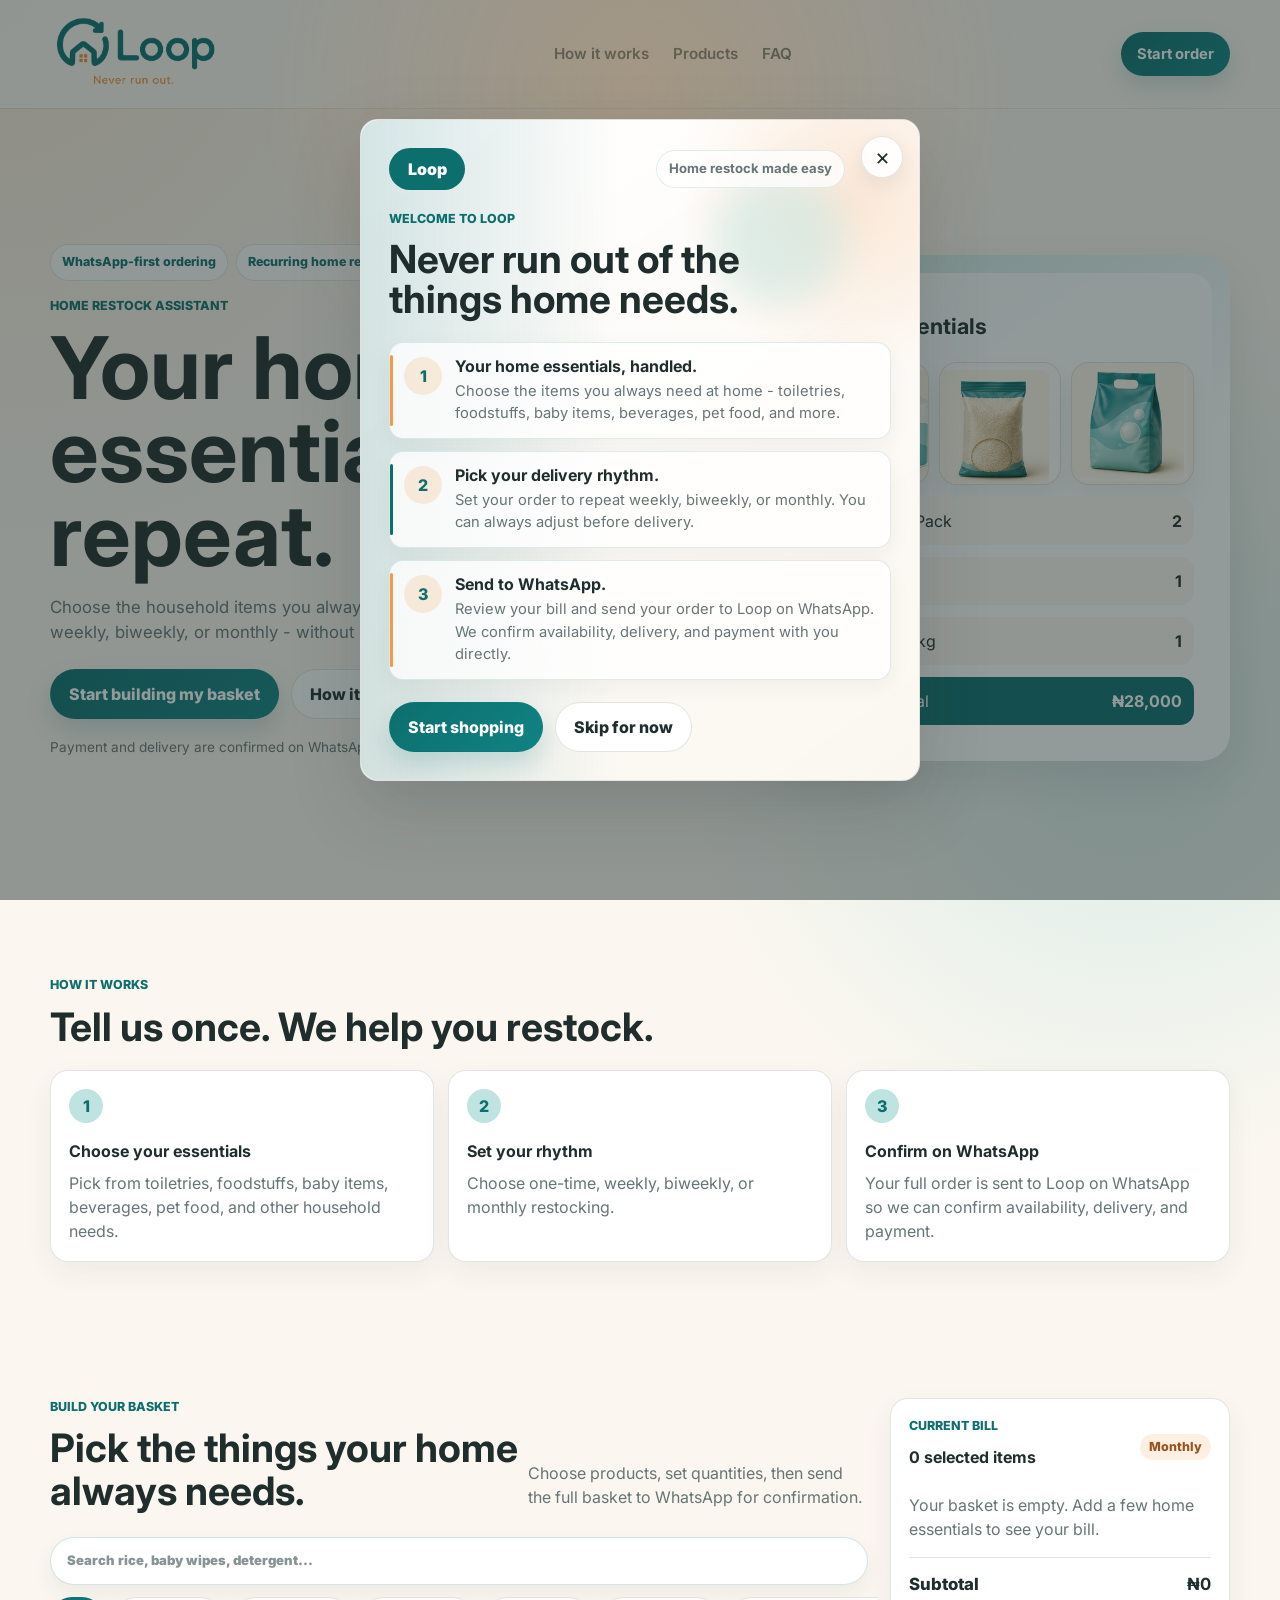
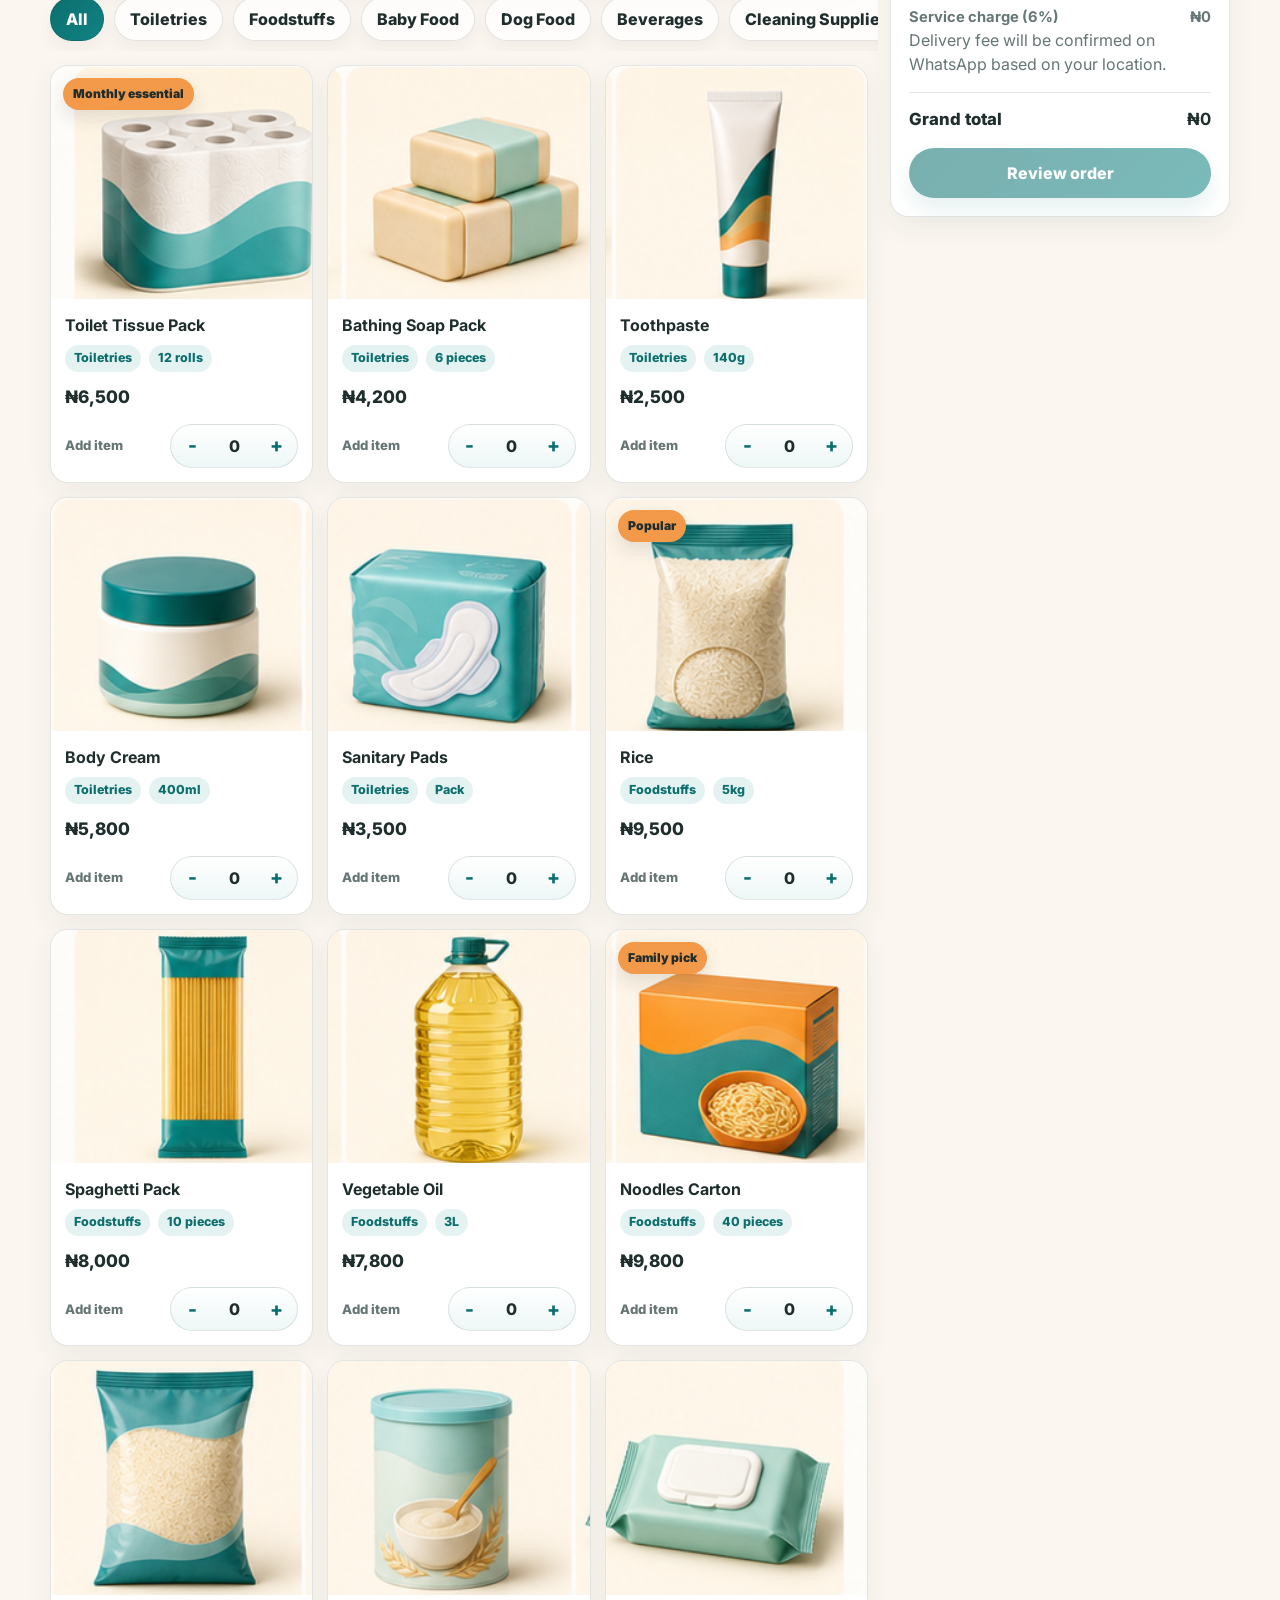
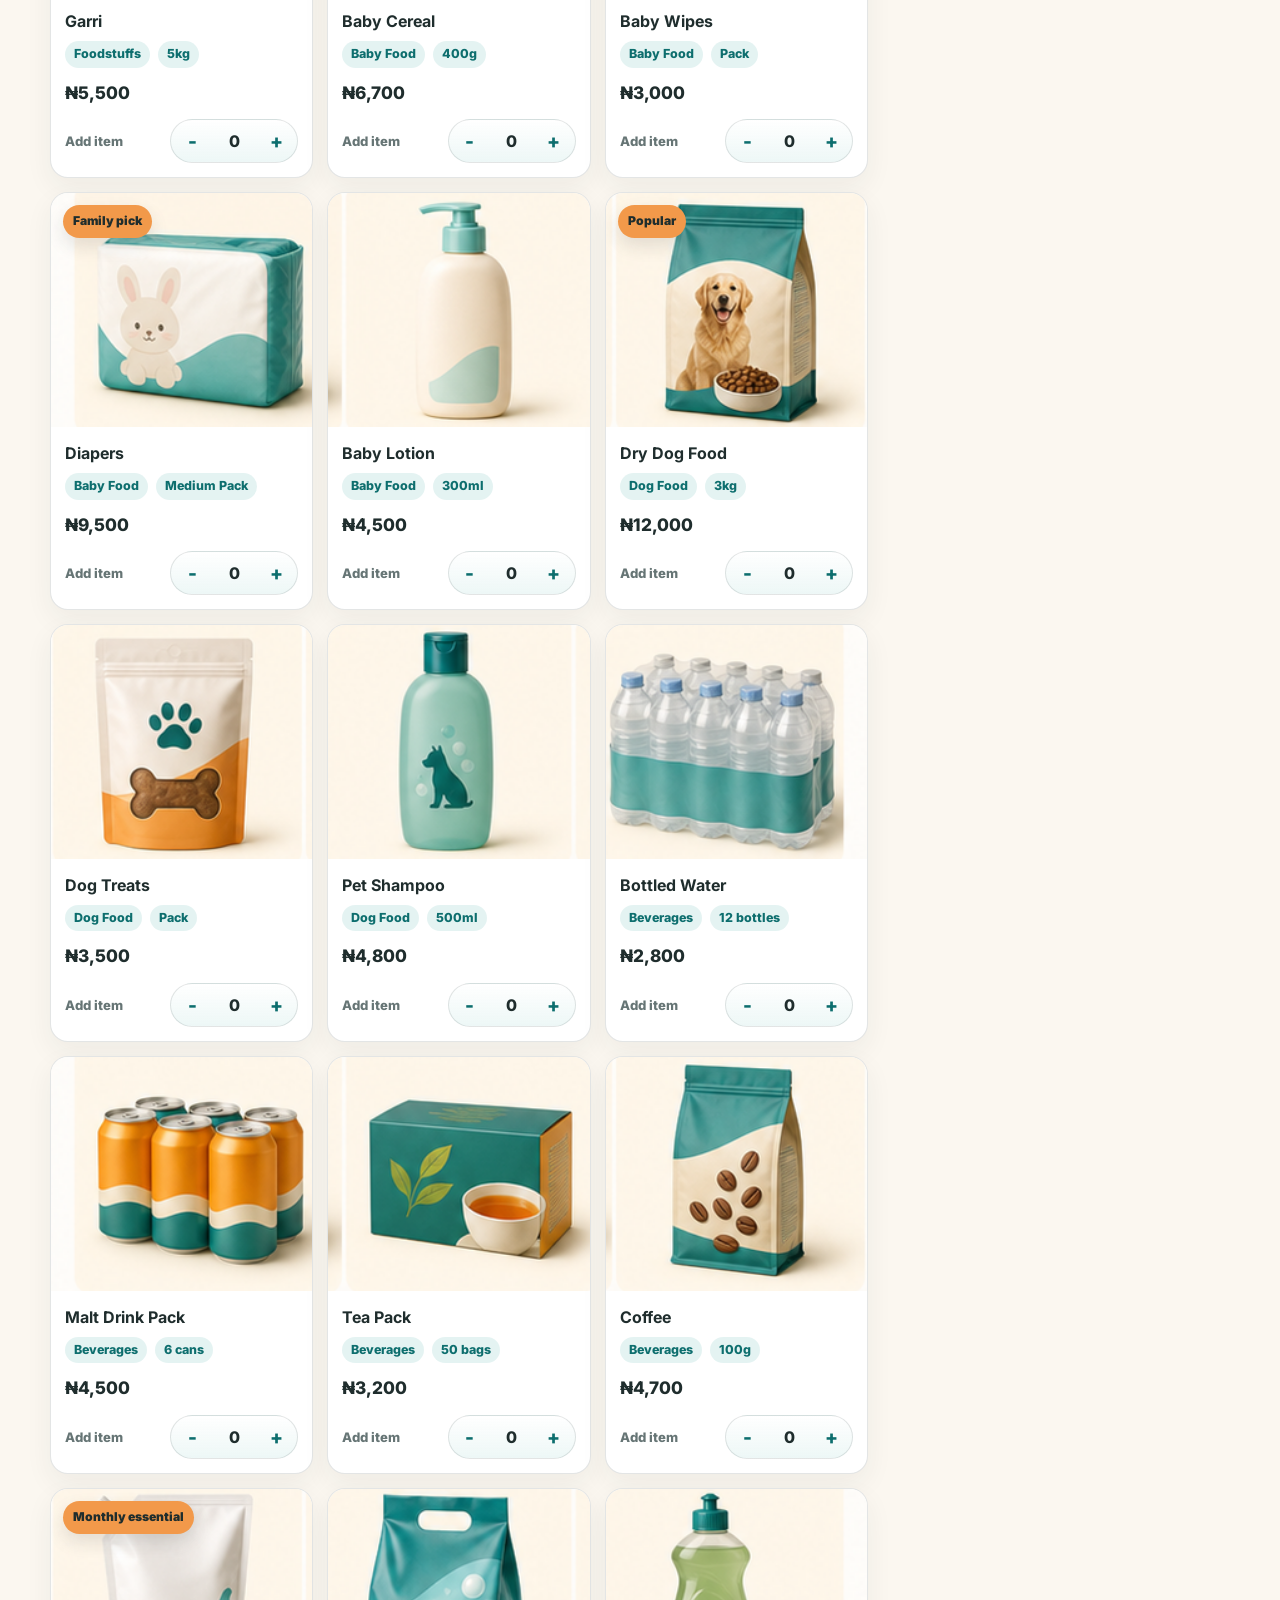
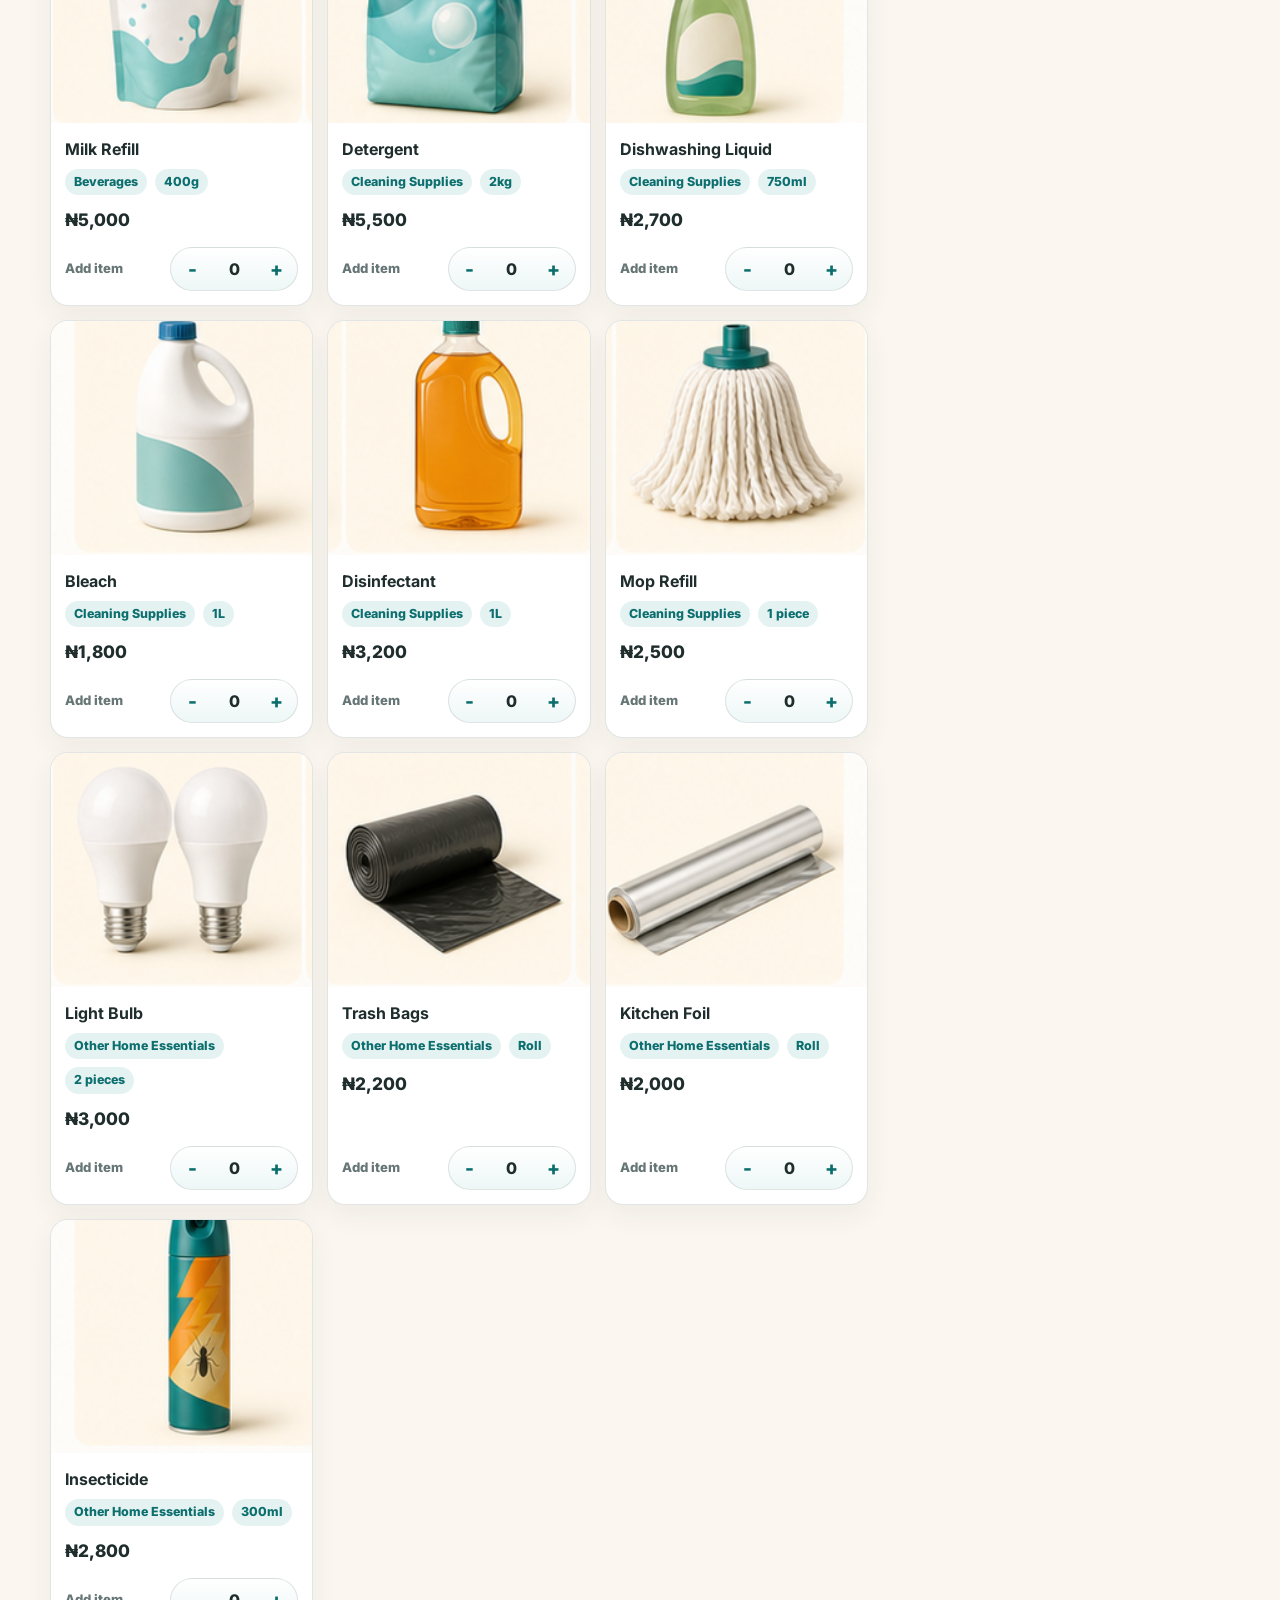
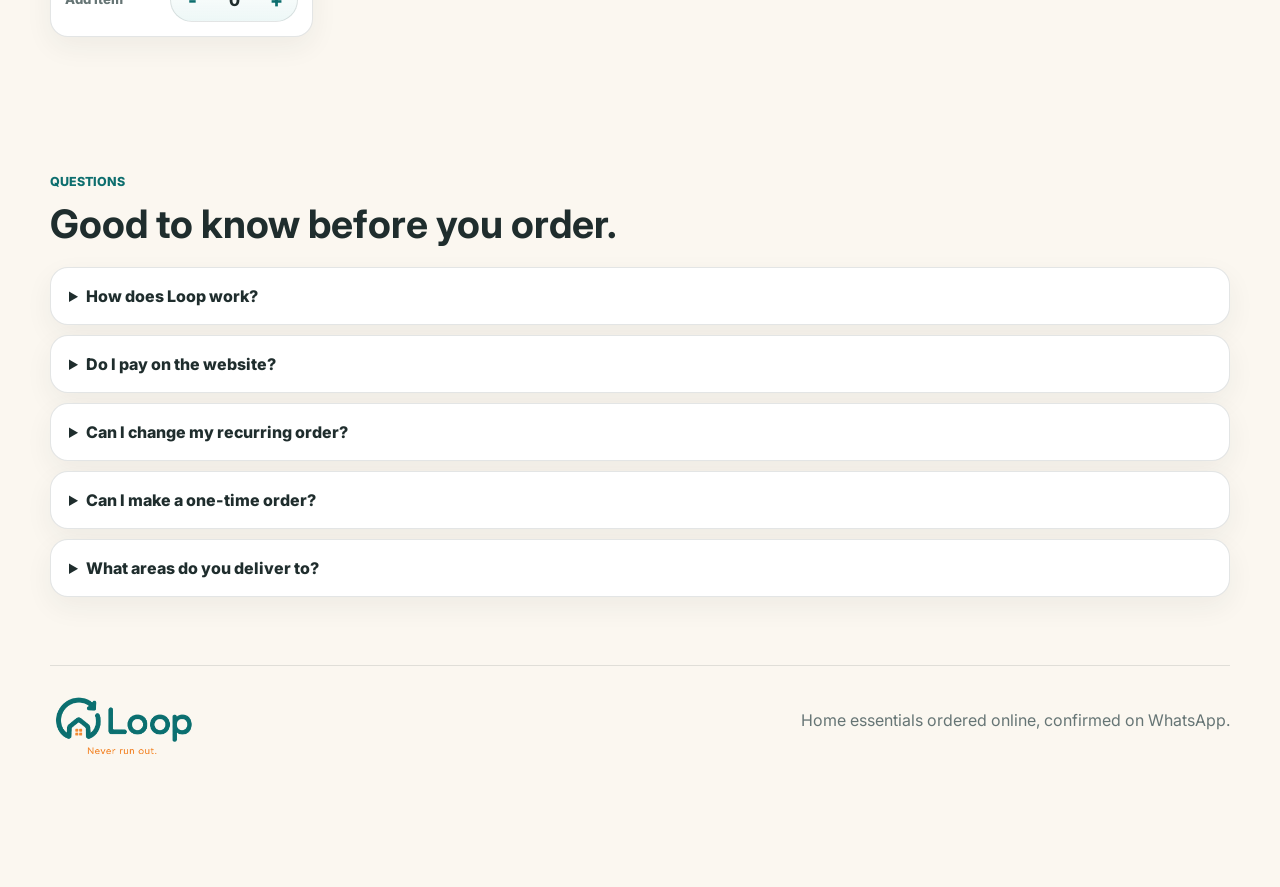
==== index.html @ 1e6600ed "Loop first draft" ====
<!doctype html>
<html lang="en">
  <head>
    <meta charset="UTF-8" />
    <meta name="viewport" content="width=device-width, initial-scale=1.0" />
    <title>Loop - Never run out.</title>
    <meta
      name="description"
      content="Loop keeps your home stocked with everyday essentials on a rhythm that works for you."
    />
    <link rel="preconnect" href="https://fonts.googleapis.com" />
    <link rel="preconnect" href="https://fonts.gstatic.com" crossorigin />
    <link
      href="https://fonts.googleapis.com/css2?family=Inter:wght@400;500;600;700;800&display=swap"
      rel="stylesheet"
    />
    <link rel="stylesheet" href="styles.css" />
  </head>
  <body>
    <div class="page-shell">
      <header class="site-header">
        <a class="brand" href="#top" aria-label="Loop home">
          <img
            class="brand-logo"
            src="images/loop-logo-transparent.png"
            alt="Loop - Never run out."
          />
        </a>
        <nav class="nav-links" aria-label="Primary navigation">
          <a href="#how-it-works">How it works</a>
          <a href="#products">Products</a>
          <a href="#faq">FAQ</a>
        </nav>
        <a class="nav-cta" href="#products">Start order</a>
      </header>

      <main id="top">
        <section class="hero section-pad">
          <div class="hero-copy">
            <div class="hero-kicker">
              <span>WhatsApp-first ordering</span>
              <span>Recurring home restock</span>
            </div>
            <p class="eyebrow">Home restock assistant</p>
            <h1>Your home essentials, on repeat.</h1>
            <p class="hero-subtitle">
              Choose the household items you always need. Loop helps you restock
              them weekly, biweekly, or monthly - without repeating the same
              shopping stress.
            </p>
            <div class="hero-actions">
              <a class="button button-primary" href="#products"
                >Start building my basket</a
              >
              <a class="button button-secondary" href="#how-it-works"
                >How it works</a
              >
            </div>
            <p class="support-note">
              Payment and delivery are confirmed on WhatsApp.
            </p>
          </div>
          <div class="hero-panel" aria-label="Loop basket preview">
            <div class="hero-basket">
              <div>
                <span class="mini-label">Monthly restock</span>
                <h2>Family essentials</h2>
              </div>
              <div class="hero-product-stack" aria-hidden="true">
                <img src="images/products/toilet-tissue-pack.png" alt="" />
                <img src="images/products/rice.png" alt="" />
                <img src="images/products/detergent.png" alt="" />
              </div>
              <div class="basket-line">
                <span>Toilet Tissue Pack</span>
                <strong>2</strong>
              </div>
              <div class="basket-line">
                <span>Rice - 5kg</span>
                <strong>1</strong>
              </div>
              <div class="basket-line">
                <span>Detergent - 2kg</span>
                <strong>1</strong>
              </div>
              <div class="basket-total">
                <span>Estimated total</span>
                <strong>₦28,000</strong>
              </div>
            </div>
          </div>
        </section>

        <section class="section-pad how-section" id="how-it-works">
          <div class="section-heading">
            <p class="eyebrow">How it works</p>
            <h2>Tell us once. We help you restock.</h2>
          </div>
          <div class="steps-grid">
            <article class="step-card">
              <span>1</span>
              <h3>Choose your essentials</h3>
              <p>
                Pick from toiletries, foodstuffs, baby items, beverages, pet
                food, and other household needs.
              </p>
            </article>
            <article class="step-card">
              <span>2</span>
              <h3>Set your rhythm</h3>
              <p>Choose one-time, weekly, biweekly, or monthly restocking.</p>
            </article>
            <article class="step-card">
              <span>3</span>
              <h3>Confirm on WhatsApp</h3>
              <p>
                Your full order is sent to Loop on WhatsApp so we can confirm
                availability, delivery, and payment.
              </p>
            </article>
          </div>
        </section>

        <section class="section-pad products-section" id="products">
          <div class="products-layout">
            <div class="products-main">
              <div class="basket-controls">
                <div class="section-heading product-heading">
                  <div>
                    <p class="eyebrow">Build your basket</p>
                    <h2>Pick the things your home always needs.</h2>
                  </div>
                  <p>
                    Choose products, set quantities, then send the full basket to
                    WhatsApp for confirmation.
                  </p>
                </div>

                <label class="search-field" for="productSearch">
                  <input
                    id="productSearch"
                    type="search"
                    aria-label="Search products"
                    placeholder="Search rice, baby wipes, detergent..."
                    autocomplete="off"
                  />
                </label>

                <div
                  class="category-tabs"
                  id="categoryTabs"
                  aria-label="Product categories"
                ></div>
              </div>

              <div class="product-scroll">
                <div class="product-grid" id="productGrid"></div>
              </div>
            </div>

            <aside class="desktop-cart" aria-label="Cart summary">
              <div id="desktopCart"></div>
            </aside>
          </div>
        </section>

        <section class="section-pad faq-section" id="faq">
          <div class="section-heading">
            <p class="eyebrow">Questions</p>
            <h2>Good to know before you order.</h2>
          </div>
          <div class="faq-list">
            <details>
              <summary>How does Loop work?</summary>
              <p>
                You choose the items you regularly need at home, select how
                often you want them, and send your order to Loop on WhatsApp. We
                confirm availability, delivery, and payment with you.
              </p>
            </details>
            <details>
              <summary>Do I pay on the website?</summary>
              <p>
                No. For now, payment is handled manually on WhatsApp after we
                confirm your order.
              </p>
            </details>
            <details>
              <summary>Can I change my recurring order?</summary>
              <p>
                Yes. You can add, remove, pause, or change your items before
                each delivery.
              </p>
            </details>
            <details>
              <summary>Can I make a one-time order?</summary>
              <p>
                Yes. You can choose one-time order if you do not want recurring
                delivery yet.
              </p>
            </details>
            <details>
              <summary>What areas do you deliver to?</summary>
              <p>
                Delivery areas will be confirmed on WhatsApp during the pilot
                phase.
              </p>
            </details>
          </div>
        </section>
      </main>

      <footer class="site-footer">
        <div>
          <img
            class="footer-logo"
            src="images/loop-logo-transparent.png"
            alt="Loop - Never run out."
          />
        </div>
        <p>Home essentials ordered online, confirmed on WhatsApp.</p>
      </footer>
    </div>

    <div class="mobile-cart-bar" id="mobileCartBar"></div>

    <div
      class="modal-backdrop hidden"
      id="onboardingModal"
      role="dialog"
      aria-modal="true"
      aria-labelledby="onboardingTitle"
    >
      <div class="onboarding-card">
        <button class="icon-button modal-close" id="skipOnboardingTop" aria-label="Close onboarding">
          ×
        </button>
        <div class="onboarding-progress" id="onboardingProgress"></div>
        <div id="onboardingContent"></div>
        <div class="modal-actions">
          <button class="button button-primary" id="startShoppingButton">
            Start shopping
          </button>
          <button class="button button-ghost" id="skipOnboardingButton">
            Skip for now
          </button>
        </div>
      </div>
    </div>

    <div
      class="modal-backdrop hidden"
      id="reviewModal"
      role="dialog"
      aria-modal="true"
      aria-labelledby="reviewTitle"
    >
      <div class="review-panel">
        <div class="review-header">
          <div>
            <p class="eyebrow">Order review</p>
            <h2 id="reviewTitle">Review your basket</h2>
          </div>
          <button class="icon-button" id="closeReviewButton" aria-label="Close order review">
            ×
          </button>
        </div>

        <div class="review-body">
          <section class="review-section">
            <h3>Your items</h3>
            <div id="reviewItems"></div>
          </section>

          <section class="review-section">
            <h3>Delivery rhythm</h3>
            <div class="recurrence-grid" id="recurrenceOptions"></div>
          </section>

          <section class="review-section">
            <h3>Your details</h3>
            <form class="checkout-form" id="checkoutForm" novalidate>
              <label>
                Full name
                <input name="fullName" type="text" autocomplete="name" required />
                <span class="field-error" data-error-for="fullName"></span>
              </label>
              <label>
                Phone number
                <input name="phone" type="tel" autocomplete="tel" required />
                <span class="field-error" data-error-for="phone"></span>
              </label>
              <label>
                Delivery area/location
                <input name="deliveryArea" type="text" required />
                <span class="field-error" data-error-for="deliveryArea"></span>
              </label>
              <label>
                Full delivery address
                <input name="address" type="text" />
              </label>
              <label>
                Preferred delivery day
                <input name="preferredDeliveryDay" type="text" placeholder="e.g. Saturday morning" />
              </label>
              <label class="form-wide">
                Additional note
                <textarea name="note" rows="3"></textarea>
              </label>
            </form>
          </section>
        </div>

        <div class="review-footer">
          <div>
            <span>Grand total</span>
            <strong id="reviewGrandTotal">₦0</strong>
          </div>
          <button class="button button-primary" id="checkoutButton">
            Checkout on WhatsApp
          </button>
          <p class="form-error" id="checkoutError" aria-live="polite"></p>
        </div>
      </div>
    </div>

    <script src="app.js"></script>
  </body>
</html>
---- styles.css ----
:root {
  --loop-teal: #0d6e6e;
  --loop-amber: #f2994a;
  --loop-ink: #1f2d2d;
  --loop-cream: #fbf7f0;
  --loop-sage: #bfe3e0;
  --white: #ffffff;
  --muted-text: #667575;
  --border-soft: rgba(31, 45, 45, 0.12);
  --shadow-soft: 0 18px 45px rgba(31, 45, 45, 0.1);
  --radius: 18px;
}

* {
  box-sizing: border-box;
}

html {
  scroll-behavior: smooth;
  overflow-x: hidden;
}

body {
  margin: 0;
  background:
    radial-gradient(circle at top left, rgba(242, 153, 74, 0.16), transparent 34rem),
    radial-gradient(circle at 88% 10%, rgba(191, 227, 224, 0.55), transparent 28rem),
    var(--loop-cream);
  color: var(--loop-ink);
  font-family: Inter, system-ui, -apple-system, BlinkMacSystemFont, "Segoe UI",
    sans-serif;
  line-height: 1.5;
  overflow-x: hidden;
}

body.modal-open {
  overflow: hidden;
}

button,
input,
textarea {
  font: inherit;
}

button,
a {
  -webkit-tap-highlight-color: transparent;
}

a {
  color: inherit;
  text-decoration: none;
}

button {
  cursor: pointer;
}

:focus-visible {
  outline: 3px solid rgba(13, 110, 110, 0.35);
  outline-offset: 3px;
}

.page-shell {
  width: min(1180px, calc(100% - 32px));
  margin: 0 auto;
  padding-bottom: 96px;
}

.site-header {
  position: sticky;
  top: 0;
  z-index: 30;
  display: flex;
  align-items: center;
  justify-content: space-between;
  gap: 16px;
  min-width: 0;
  min-height: 72px;
  padding: 14px 0;
  backdrop-filter: blur(16px);
}

.site-header::before {
  position: absolute;
  inset: 0 50%;
  z-index: -1;
  width: 100vw;
  margin-left: -50vw;
  background: rgba(251, 247, 240, 0.96);
  box-shadow: 0 1px 0 rgba(31, 45, 45, 0.08);
  content: "";
}

.brand {
  display: inline-flex;
  align-items: center;
  gap: 10px;
  min-width: 0;
}

.brand-logo {
  display: block;
  width: clamp(118px, 17vw, 174px);
  height: auto;
  object-fit: contain;
}

.support-note,
.mini-label {
  color: var(--muted-text);
  font-size: 0.85rem;
}

.nav-links {
  display: none;
  align-items: center;
  gap: 24px;
  color: var(--muted-text);
  font-size: 0.95rem;
  font-weight: 600;
}

.nav-links a:hover {
  color: var(--loop-teal);
}

.nav-cta {
  flex: 0 0 auto;
  border-radius: 999px;
  background: linear-gradient(135deg, var(--loop-teal), #108383);
  color: var(--white);
  font-size: 0.92rem;
  font-weight: 700;
  padding: 11px 16px;
  box-shadow: 0 10px 22px rgba(13, 110, 110, 0.18);
}

.section-pad {
  padding: 48px 0;
}

.hero {
  display: grid;
  gap: 30px;
  min-height: calc(100vh - 100px);
  align-items: center;
}

.hero-kicker {
  display: flex;
  flex-wrap: wrap;
  gap: 8px;
  margin-bottom: 16px;
}

.hero-kicker span {
  border: 1px solid rgba(13, 110, 110, 0.16);
  border-radius: 999px;
  background: rgba(255, 255, 255, 0.76);
  color: var(--loop-teal);
  font-size: 0.78rem;
  font-weight: 800;
  padding: 8px 11px;
  overflow-wrap: anywhere;
}

.eyebrow {
  margin: 0 0 10px;
  color: var(--loop-teal);
  font-size: 0.78rem;
  font-weight: 800;
  letter-spacing: 0;
  text-transform: uppercase;
}

h1,
h2,
h3,
p {
  margin-top: 0;
}

h1 {
  max-width: 680px;
  margin-bottom: 18px;
  font-size: clamp(2.25rem, 9vw, 5.4rem);
  line-height: 0.97;
  letter-spacing: 0;
}

h2 {
  margin-bottom: 12px;
  font-size: clamp(1.65rem, 4vw, 2.45rem);
  line-height: 1.1;
  letter-spacing: 0;
}

h3 {
  margin-bottom: 8px;
  font-size: 1rem;
}

.hero-subtitle {
  max-width: 640px;
  color: var(--muted-text);
  font-size: 1.05rem;
}

.hero-actions,
.modal-actions {
  display: flex;
  flex-wrap: wrap;
  gap: 12px;
  margin-top: 24px;
}

.hero-actions + .support-note {
  margin-top: 18px;
}

.button {
  display: inline-flex;
  min-height: 48px;
  align-items: center;
  justify-content: center;
  border: 1px solid transparent;
  border-radius: 999px;
  padding: 12px 18px;
  font-weight: 800;
  text-align: center;
  white-space: normal;
}

.button-primary {
  background: linear-gradient(135deg, var(--loop-teal), #108383);
  color: var(--white);
  box-shadow: 0 12px 24px rgba(13, 110, 110, 0.18);
}

.button-secondary,
.button-ghost {
  background: var(--white);
  border-color: var(--border-soft);
  color: var(--loop-ink);
}

.button {
  transition:
    transform 160ms ease,
    box-shadow 160ms ease,
    background 160ms ease;
}

.button:hover {
  transform: translateY(-1px);
}

.button:disabled {
  cursor: not-allowed;
  opacity: 0.55;
}

.hero-panel {
  position: relative;
  isolation: isolate;
  border-radius: 28px;
  background:
    linear-gradient(145deg, rgba(191, 227, 224, 0.94), #ffffff 58%),
    var(--white);
  padding: 18px;
  box-shadow: var(--shadow-soft);
}

.hero-panel::before {
  position: absolute;
  inset: 18px auto auto 18px;
  z-index: -1;
  width: 120px;
  height: 120px;
  border-radius: 32px;
  background: rgba(242, 153, 74, 0.18);
  content: "";
  transform: rotate(-8deg);
}

.hero-basket {
  display: grid;
  gap: 12px;
  border-radius: 22px;
  background: rgba(255, 255, 255, 0.85);
  padding: 18px;
}

.hero-product-stack {
  display: grid;
  grid-template-columns: repeat(3, minmax(0, 1fr));
  gap: 10px;
}

.hero-product-stack img {
  width: 100%;
  aspect-ratio: 1;
  border: 1px solid var(--border-soft);
  border-radius: 18px;
  background: var(--loop-cream);
  box-shadow: 0 14px 24px rgba(31, 45, 45, 0.08);
  object-fit: cover;
}

.hero-basket h2 {
  font-size: 1.35rem;
}

.basket-line,
.basket-total {
  display: flex;
  align-items: center;
  justify-content: space-between;
  gap: 12px;
  border-radius: 14px;
  background: var(--loop-cream);
  padding: 12px;
}

.basket-total {
  background: var(--loop-teal);
  color: var(--white);
}

.section-heading {
  max-width: 680px;
  margin-bottom: 22px;
}

.section-heading p:last-child,
.product-heading > p {
  color: var(--muted-text);
}

.steps-grid {
  display: grid;
  gap: 14px;
}

.step-card,
.product-card,
.cart-card,
.faq-list details,
.onboarding-card,
.review-panel {
  border: 1px solid var(--border-soft);
  border-radius: var(--radius);
  background: var(--white);
  box-shadow: 0 10px 28px rgba(31, 45, 45, 0.06);
}

.step-card {
  padding: 18px;
}

.step-card span {
  display: grid;
  width: 34px;
  height: 34px;
  margin-bottom: 16px;
  place-items: center;
  border-radius: 50%;
  background: var(--loop-sage);
  color: var(--loop-teal);
  font-weight: 800;
}

.step-card p,
.faq-list p {
  color: var(--muted-text);
  margin-bottom: 0;
}

.products-layout {
  display: grid;
  gap: 22px;
  min-height: 0;
}

.products-main {
  display: grid;
  gap: 14px;
  min-height: 0;
}

.basket-controls {
  position: sticky;
  top: 64px;
  z-index: 20;
  display: grid;
  gap: 12px;
  margin: 0 -10px;
  border: 1px solid rgba(31, 45, 45, 0.09);
  border-radius: 22px;
  background: rgba(251, 247, 240, 0.94);
  padding: 12px 10px 4px;
  backdrop-filter: blur(18px);
}

.product-scroll {
  min-height: 0;
}

.product-heading {
  display: grid;
  gap: 8px;
  max-width: none;
  margin-bottom: 0;
}

.search-field {
  display: grid;
  gap: 7px;
  color: var(--loop-ink);
  font-size: 0.82rem;
  font-weight: 900;
}

.search-field input {
  width: 100%;
  min-height: 48px;
  border: 1px solid rgba(13, 110, 110, 0.18);
  border-radius: 999px;
  background: var(--white);
  color: var(--loop-ink);
  padding: 12px 16px;
  box-shadow: 0 10px 22px rgba(31, 45, 45, 0.06);
}

.search-field input::placeholder {
  color: rgba(102, 117, 117, 0.78);
}

.category-tabs {
  display: flex;
  gap: 10px;
  margin: 0 -10px;
  overflow-x: auto;
  padding: 0 10px 10px;
  scrollbar-width: none;
}

.category-tabs::-webkit-scrollbar {
  display: none;
}

.category-tab {
  flex: 0 0 auto;
  min-height: 42px;
  border: 1px solid var(--border-soft);
  border-radius: 999px;
  background: rgba(255, 255, 255, 0.72);
  color: var(--loop-ink);
  font-weight: 800;
  padding: 9px 15px;
  box-shadow: 0 8px 18px rgba(31, 45, 45, 0.05);
}

.category-tab.active {
  background: linear-gradient(135deg, var(--loop-teal), #108383);
  color: var(--white);
}

.product-grid {
  display: grid;
  grid-template-columns: repeat(auto-fit, minmax(min(100%, 250px), 1fr));
  gap: 14px;
}

.empty-results {
  grid-column: 1 / -1;
  border: 1px dashed rgba(13, 110, 110, 0.26);
  border-radius: 18px;
  background: rgba(255, 255, 255, 0.76);
  color: var(--muted-text);
  padding: 22px;
  text-align: center;
}

.empty-results strong {
  display: block;
  color: var(--loop-ink);
  margin-bottom: 4px;
}

.empty-results p {
  margin-bottom: 0;
}

.product-card {
  display: grid;
  grid-template-rows: auto 1fr;
  gap: 0;
  overflow: hidden;
  padding: 0;
  min-width: 0;
  transition:
    transform 180ms ease,
    box-shadow 180ms ease,
    border-color 180ms ease;
}

.product-card:hover {
  border-color: rgba(13, 110, 110, 0.28);
  box-shadow: 0 18px 42px rgba(31, 45, 45, 0.12);
  transform: translateY(-2px);
}

.product-image-wrap {
  position: relative;
  aspect-ratio: 1.12;
  overflow: hidden;
  background:
    radial-gradient(circle at 75% 20%, rgba(242, 153, 74, 0.16), transparent 38%),
    rgba(191, 227, 224, 0.18);
}

.product-image {
  display: block;
  width: 100%;
  height: 100%;
  object-fit: cover;
  transition: transform 220ms ease;
}

.product-card:hover .product-image {
  transform: scale(1.035);
}

.product-badge {
  position: absolute;
  top: 12px;
  left: 12px;
  max-width: calc(100% - 24px);
  border-radius: 999px;
  background: var(--loop-amber);
  color: var(--loop-ink);
  font-size: 0.76rem;
  font-weight: 900;
  padding: 7px 10px;
  box-shadow: 0 8px 18px rgba(31, 45, 45, 0.12);
}

.product-card-body {
  display: grid;
  gap: 14px;
  align-content: space-between;
  padding: 14px;
  min-width: 0;
}

.product-copy {
  min-width: 0;
}

.product-copy h3 {
  overflow-wrap: anywhere;
}

.product-actions {
  display: flex;
  align-items: center;
  justify-content: space-between;
  gap: 12px;
  min-width: 0;
}

.add-hint {
  color: var(--muted-text);
  font-size: 0.82rem;
  font-weight: 800;
}

.product-meta {
  display: flex;
  flex-wrap: wrap;
  gap: 8px;
  margin: 8px 0 12px;
}

.pill {
  display: inline-flex;
  align-items: center;
  border-radius: 999px;
  background: rgba(191, 227, 224, 0.42);
  color: var(--loop-teal);
  font-size: 0.78rem;
  font-weight: 800;
  padding: 4px 9px;
}

.pill-amber {
  background: rgba(242, 153, 74, 0.16);
  color: #9a541e;
}

.product-price {
  margin: 0;
  font-size: 1.08rem;
  font-weight: 800;
}

.quantity-control {
  display: inline-grid;
  grid-template-columns: 42px minmax(34px, 42px) 42px;
  align-items: center;
  overflow: hidden;
  border: 1px solid var(--border-soft);
  border-radius: 999px;
  background: linear-gradient(180deg, #ffffff, rgba(191, 227, 224, 0.28));
}

.quantity-control button {
  width: 42px;
  height: 42px;
  border: 0;
  background: transparent;
  color: var(--loop-teal);
  font-size: 1.2rem;
  font-weight: 800;
}

.quantity-control button:hover {
  background: rgba(13, 110, 110, 0.09);
}

.quantity-control span {
  text-align: center;
  font-weight: 800;
}

.desktop-cart {
  display: none;
}

.cart-card {
  padding: 18px;
}

.cart-header {
  display: flex;
  align-items: center;
  justify-content: space-between;
  gap: 12px;
  margin-bottom: 16px;
}

.cart-items,
.review-items {
  display: grid;
  gap: 10px;
}

.cart-item,
.review-item {
  display: grid;
  gap: 8px;
  border-bottom: 1px solid var(--border-soft);
  padding-bottom: 12px;
}

.cart-item:last-child,
.review-item:last-child {
  border-bottom: 0;
}

.cart-item-row,
.total-row {
  display: flex;
  justify-content: space-between;
  gap: 12px;
}

.cart-item small,
.delivery-note,
.empty-state {
  color: var(--muted-text);
}

.remove-button {
  width: fit-content;
  border: 0;
  background: transparent;
  color: #a4482d;
  font-weight: 800;
  padding: 0;
}

.total-row {
  margin-top: 14px;
  border-top: 1px solid var(--border-soft);
  padding-top: 14px;
  font-size: 1.05rem;
  font-weight: 800;
}

.total-row-soft {
  margin-top: 8px;
  border-top: 0;
  padding-top: 0;
  color: var(--muted-text);
  font-size: 0.92rem;
  font-weight: 700;
}

.minimum-order-note {
  border: 1px solid rgba(242, 153, 74, 0.35);
  border-radius: 14px;
  background: rgba(242, 153, 74, 0.14);
  color: #8a4619;
  font-size: 0.88rem;
  font-weight: 800;
  margin: 12px 0 0;
  padding: 10px 12px;
}

.cart-card .button {
  width: 100%;
  margin-top: 16px;
}

.faq-list {
  display: grid;
  gap: 10px;
}

.faq-list details {
  padding: 16px 18px;
}

.faq-list summary {
  cursor: pointer;
  font-weight: 800;
}

.faq-list p {
  padding-top: 12px;
}

.site-footer {
  display: flex;
  flex-direction: column;
  gap: 14px;
  border-top: 1px solid var(--border-soft);
  color: var(--muted-text);
  padding: 28px 0;
}

.site-footer strong {
  color: var(--loop-ink);
}

.footer-logo {
  display: block;
  width: 150px;
  height: auto;
}

.mobile-cart-bar {
  position: fixed;
  right: 12px;
  bottom: 12px;
  bottom: max(12px, env(safe-area-inset-bottom));
  left: 12px;
  z-index: 40;
  display: none;
  align-items: center;
  justify-content: space-between;
  gap: 12px;
  border: 1px solid var(--border-soft);
  border-radius: 20px;
  background: var(--loop-ink);
  color: var(--white);
  padding: 12px;
  box-shadow: var(--shadow-soft);
}

.mobile-cart-bar.visible {
  display: flex;
}

.mobile-cart-bar small {
  display: block;
  color: rgba(255, 255, 255, 0.76);
}

.mobile-cart-bar .button {
  min-height: 44px;
  background: var(--loop-amber);
  color: var(--loop-ink);
  padding-inline: 14px;
}

.modal-backdrop {
  position: fixed;
  inset: 0;
  z-index: 80;
  display: grid;
  place-items: center;
  background:
    radial-gradient(circle at 50% 10%, rgba(242, 153, 74, 0.2), transparent 24rem),
    rgba(31, 45, 45, 0.48);
  padding: max(12px, env(safe-area-inset-top)) 12px
    max(12px, env(safe-area-inset-bottom));
  overflow-y: auto;
  overscroll-behavior: contain;
}

.hidden {
  display: none;
}

.onboarding-card {
  position: relative;
  width: min(560px, 100%);
  max-height: min(92dvh, 760px);
  overflow-y: auto;
  padding: 28px;
  background:
    linear-gradient(145deg, rgba(255, 255, 255, 0.96), rgba(251, 247, 240, 0.98)),
    var(--white);
  box-shadow: 0 24px 70px rgba(31, 45, 45, 0.18);
  isolation: isolate;
}

.onboarding-card::before {
  position: absolute;
  inset: 0;
  z-index: -1;
  border-radius: inherit;
  background:
    linear-gradient(90deg, rgba(13, 110, 110, 0.18), transparent 46%),
    radial-gradient(circle at 88% 12%, rgba(242, 153, 74, 0.2), transparent 11rem);
  content: "";
  pointer-events: none;
}

.modal-close {
  position: absolute;
  top: 16px;
  right: 16px;
  z-index: 1;
}

.icon-button {
  display: grid;
  width: 42px;
  height: 42px;
  place-items: center;
  border: 1px solid var(--border-soft);
  border-radius: 50%;
  background: rgba(255, 255, 255, 0.9);
  color: var(--loop-ink);
  font-size: 1.45rem;
  line-height: 1;
  box-shadow: 0 8px 20px rgba(31, 45, 45, 0.08);
}

.onboarding-brand-row {
  display: flex;
  align-items: center;
  justify-content: space-between;
  gap: 12px;
  margin-right: 46px;
  margin-bottom: 20px;
}

.onboarding-mark {
  display: inline-grid;
  min-width: 76px;
  min-height: 42px;
  place-items: center;
  border-radius: 999px;
  background: var(--loop-teal);
  color: var(--white);
  font-weight: 900;
  letter-spacing: 0;
}

.onboarding-pill {
  border: 1px solid rgba(13, 110, 110, 0.12);
  border-radius: 999px;
  background: rgba(255, 255, 255, 0.76);
  color: var(--muted-text);
  font-size: 0.82rem;
  font-weight: 700;
  padding: 8px 12px;
}

.onboarding-glow {
  position: absolute;
  top: 54px;
  right: 74px;
  z-index: -1;
  width: 130px;
  height: 130px;
  border-radius: 50%;
  background: rgba(191, 227, 224, 0.48);
  filter: blur(18px);
  pointer-events: none;
}

.onboarding-intro {
  max-width: 430px;
  padding-right: 16px;
}

.onboarding-intro .eyebrow {
  color: var(--loop-teal);
}

.onboarding-intro h2 {
  margin: 6px 0 0;
  font-size: clamp(1.72rem, 5vw, 2.42rem);
  line-height: 1.04;
}

.onboarding-list {
  display: grid;
  gap: 12px;
  margin-top: 22px;
}

.onboarding-step {
  position: relative;
  display: grid;
  grid-template-columns: 38px minmax(0, 1fr);
  gap: 13px;
  border: 1px solid rgba(13, 110, 110, 0.13);
  border-radius: 14px;
  background: rgba(255, 255, 255, 0.78);
  padding: 14px;
  box-shadow: 0 8px 22px rgba(31, 45, 45, 0.05);
}

.onboarding-step::after {
  position: absolute;
  inset: 12px auto 12px 0;
  width: 3px;
  border-radius: 999px;
  background: var(--loop-amber);
  content: "";
}

.onboarding-step:nth-child(even)::after {
  background: var(--loop-teal);
}

.onboarding-step span {
  display: grid;
  width: 38px;
  height: 38px;
  place-items: center;
  border-radius: 50%;
  background: rgba(242, 153, 74, 0.18);
  color: var(--loop-teal);
  font-weight: 800;
}

.onboarding-step h3 {
  margin-bottom: 4px;
  font-size: 1rem;
  line-height: 1.2;
}

.onboarding-step p {
  color: var(--muted-text);
  font-size: 0.92rem;
  margin-bottom: 0;
}

.onboarding-card .modal-actions {
  margin-top: 22px;
}

.review-panel {
  display: grid;
  grid-template-rows: auto minmax(0, 1fr) auto;
  width: min(880px, calc(100vw - 24px));
  max-height: min(92dvh, 900px);
  overflow: hidden;
}

.review-header,
.review-footer {
  display: flex;
  align-items: center;
  justify-content: space-between;
  gap: 14px;
  padding: 18px;
  min-width: 0;
}

.review-header > div,
.review-footer > div {
  min-width: 0;
}

.review-header {
  border-bottom: 1px solid var(--border-soft);
}

.review-body {
  display: grid;
  gap: 18px;
  overflow-y: auto;
  -webkit-overflow-scrolling: touch;
  padding: 18px;
}

.review-section h3 {
  margin-bottom: 12px;
}

.recurrence-grid {
  display: grid;
  gap: 10px;
}

.recurrence-option {
  display: grid;
  gap: 4px;
  min-height: 74px;
  border: 1px solid var(--border-soft);
  border-radius: 16px;
  background: var(--white);
  padding: 14px;
  text-align: left;
}

.recurrence-option.active {
  border-color: var(--loop-teal);
  background: rgba(191, 227, 224, 0.38);
}

.recurrence-option strong {
  color: var(--loop-ink);
}

.recurrence-option span {
  color: var(--muted-text);
  font-size: 0.9rem;
}

.checkout-form {
  display: grid;
  gap: 12px;
}

.checkout-form label {
  display: grid;
  gap: 6px;
  color: var(--loop-ink);
  font-size: 0.92rem;
  font-weight: 800;
}

.checkout-form input,
.checkout-form textarea {
  width: 100%;
  border: 1px solid var(--border-soft);
  border-radius: 14px;
  background: var(--white);
  color: var(--loop-ink);
  padding: 13px 14px;
}

.field-error,
.form-error {
  min-height: 18px;
  color: #a4482d;
  font-size: 0.84rem;
  font-weight: 700;
}

.review-footer {
  align-items: stretch;
  border-top: 1px solid var(--border-soft);
  background: var(--loop-cream);
}

.review-footer > div {
  display: grid;
}

.review-footer span {
  color: var(--muted-text);
  font-size: 0.84rem;
}

.review-footer strong {
  font-size: 1.25rem;
}

.review-footer .button {
  min-width: 210px;
}

.form-error {
  align-self: center;
  margin: 0;
}

@media (min-width: 700px) {
  .page-shell {
    width: min(1180px, calc(100% - 48px));
  }

  .nav-links {
    display: flex;
  }

  .hero {
    grid-template-columns: minmax(0, 1.05fr) minmax(300px, 0.7fr);
  }

  .steps-grid {
    grid-template-columns: repeat(3, 1fr);
  }

  .checkout-form,
  .recurrence-grid {
    grid-template-columns: repeat(2, minmax(0, 1fr));
  }

  .form-wide {
    grid-column: 1 / -1;
  }

  .site-footer {
    flex-direction: row;
    align-items: center;
    justify-content: space-between;
  }
}

@media (min-width: 980px) {
  .section-pad {
    padding: 68px 0;
  }

  .products-layout {
    grid-template-columns: minmax(0, 1fr) 340px;
    align-items: start;
  }

  .desktop-cart {
    position: sticky;
    top: 96px;
    display: block;
  }

  .product-heading {
    grid-template-columns: minmax(0, 1fr) 340px;
    align-items: end;
  }

  .basket-controls {
    top: 96px;
    margin: 0;
    padding: 0;
    border: 0;
    border-radius: 0;
    background: transparent;
    backdrop-filter: none;
  }

  .mobile-cart-bar {
    display: none !important;
  }
}

@media (max-width: 979px) {
  .products-section {
    min-height: 100dvh;
    padding-top: 6px;
  }

  .products-layout,
  .products-main {
    min-height: 0;
  }

  .products-main {
    position: sticky;
    top: 58px;
    grid-template-rows: auto minmax(0, 1fr);
    height: calc(100dvh - 58px);
    gap: 8px;
  }

  .basket-controls {
    position: relative;
    top: auto;
  }

  .product-scroll {
    min-height: 0;
    overflow-y: auto;
    overscroll-behavior: contain;
    -webkit-overflow-scrolling: touch;
    padding: 2px 4px 74px 2px;
    scrollbar-color: rgba(13, 110, 110, 0.72) rgba(191, 227, 224, 0.22);
    scrollbar-width: thin;
  }

  .product-scroll::-webkit-scrollbar {
    width: 8px;
  }

  .product-scroll::-webkit-scrollbar-track {
    border-radius: 999px;
    background: rgba(191, 227, 224, 0.22);
  }

  .product-scroll::-webkit-scrollbar-thumb {
    border: 2px solid rgba(251, 247, 240, 0.94);
    border-radius: 999px;
    background: linear-gradient(180deg, var(--loop-teal), #108383);
  }

  .product-scroll::-webkit-scrollbar-thumb:hover {
    background: var(--loop-teal);
  }
}

@media (max-width: 520px) {
  .page-shell {
    width: min(100% - 20px, 1180px);
    padding-bottom: 112px;
  }

  .site-header {
    min-height: 64px;
    gap: 10px;
  }

  .brand-logo {
    width: 112px;
  }

  .nav-cta {
    padding-inline: 13px;
  }

  .section-pad {
    padding: 30px 0;
  }

  .hero {
    min-height: auto;
    padding-top: 36px;
  }

  .hero-actions .button {
    width: 100%;
  }

  .hero-panel,
  .hero-basket {
    border-radius: 20px;
  }

  .review-panel {
    align-self: end;
    width: 100vw;
    max-height: 94dvh;
    border-radius: 22px 22px 0 0;
  }

  .review-header,
  .review-footer {
    padding: 14px;
  }

  .review-header {
    align-items: flex-start;
  }

  .review-header h2 {
    font-size: 1.35rem;
  }

  .review-body {
    padding: 14px;
  }

  .review-footer {
    display: grid;
    grid-template-columns: 1fr;
    gap: 10px;
  }

  .review-footer .button {
    width: 100%;
    min-width: 0;
  }
}

@media (max-width: 620px) {
  .product-grid {
    grid-template-columns: 1fr;
  }

  .product-card {
    grid-template-columns: clamp(86px, 28vw, 106px) minmax(0, 1fr);
    grid-template-rows: auto;
    min-height: 126px;
  }

  .product-image-wrap {
    height: 100%;
    min-height: 126px;
    aspect-ratio: auto;
  }

  .product-card-body {
    gap: 7px;
    padding: 10px;
  }

  .product-meta {
    gap: 6px;
    margin: 6px 0 8px;
  }

  .product-actions {
    align-items: flex-start;
    flex-direction: column;
    gap: 8px;
  }

  .product-badge {
    top: 8px;
    left: 8px;
    max-width: calc(100% - 16px);
    font-size: 0.68rem;
    padding: 6px 8px;
  }
}

@media (max-width: 430px) {
  .page-shell {
    width: min(100% - 18px, 1180px);
  }

  .site-header {
    padding: 10px 0;
  }

  .brand-logo {
    width: 96px;
  }

  .nav-cta {
    font-size: 0.82rem;
    padding: 9px 11px;
  }

  h1 {
    font-size: clamp(2rem, 12vw, 2.6rem);
    line-height: 1;
  }

  h2 {
    font-size: clamp(1.38rem, 8vw, 1.85rem);
  }

  .hero-kicker {
    gap: 6px;
  }

  .hero-kicker span {
    font-size: 0.72rem;
    padding: 7px 9px;
  }

  .hero-product-stack {
    gap: 7px;
  }

  .basket-line,
  .basket-total {
    align-items: flex-start;
    flex-direction: column;
    gap: 4px;
  }

  .category-tabs {
    margin-right: -8px;
    margin-left: -8px;
    padding-right: 8px;
    padding-left: 8px;
  }

  .basket-controls {
    top: 58px;
    margin: 0 -8px;
    border-radius: 18px;
    padding: 8px 8px 0;
  }

  .product-heading {
    gap: 4px;
  }

  .product-heading h2 {
    font-size: clamp(1.22rem, 7vw, 1.55rem);
    margin-bottom: 6px;
  }

  .product-heading > p {
    font-size: 0.84rem;
    margin-bottom: 0;
  }

  .search-field input {
    min-height: 40px;
    padding: 9px 13px;
  }

  .product-scroll {
    min-height: 0;
    padding-bottom: 78px;
  }

  .product-card-body {
    padding: 9px;
  }

  .product-copy h3 {
    font-size: 0.92rem;
    margin-bottom: 4px;
  }

  .pill {
    font-size: 0.66rem;
    padding: 3px 6px;
  }

  .product-price {
    font-size: 0.96rem;
  }

  .quantity-control {
    grid-template-columns: 36px minmax(28px, 34px) 36px;
  }

  .quantity-control button {
    width: 36px;
    height: 36px;
  }

  .mobile-cart-bar {
    right: 8px;
    left: 8px;
    gap: 8px;
    border-radius: 16px;
    padding: 10px;
  }

  .mobile-cart-bar .button {
    min-height: 42px;
    padding-inline: 10px;
  }

  .onboarding-card {
    width: 100%;
    max-height: 94dvh;
    padding: 18px;
    border-radius: 18px;
  }

  .modal-close {
    top: 12px;
    right: 12px;
  }

  .icon-button {
    width: 38px;
    height: 38px;
  }

  .onboarding-brand-row {
    display: grid;
    justify-content: start;
    margin-right: 44px;
    margin-bottom: 16px;
  }

  .onboarding-mark {
    min-width: 68px;
    min-height: 38px;
  }

  .onboarding-pill {
    width: fit-content;
    max-width: 100%;
    padding: 7px 10px;
  }

  .onboarding-intro {
    padding-right: 0;
  }

  .onboarding-intro h2 {
    font-size: 1.62rem;
    line-height: 1.08;
  }

  .onboarding-list {
    gap: 9px;
    margin-top: 16px;
  }

  .onboarding-step {
    grid-template-columns: 30px 1fr;
    gap: 10px;
    padding: 11px;
  }

  .onboarding-step span {
    width: 30px;
    height: 30px;
    font-size: 0.9rem;
  }

  .onboarding-step h3 {
    font-size: 0.96rem;
  }

  .onboarding-step p {
    font-size: 0.88rem;
  }

  .modal-actions {
    display: grid;
    grid-template-columns: 1fr;
    gap: 10px;
    margin-top: 16px;
  }

  .modal-actions .button {
    width: 100%;
  }
}

@media (max-width: 370px) {
  .product-card {
    grid-template-columns: 82px minmax(0, 1fr);
    min-height: 122px;
  }

  .product-image-wrap {
    min-height: 122px;
    aspect-ratio: auto;
  }

  .product-actions {
    align-items: flex-start;
  }

  .quantity-control {
    justify-self: start;
  }
}

@media (max-width: 340px) {
  .page-shell {
    width: min(100% - 14px, 1180px);
  }

  .brand-logo {
    width: 84px;
  }

  .nav-cta {
    font-size: 0.78rem;
    padding: 8px 9px;
  }

  .button {
    min-height: 46px;
    padding: 11px 14px;
  }

  .hero-panel,
  .hero-basket,
  .step-card,
  .product-card,
  .cart-card,
  .faq-list details,
  .onboarding-card {
    border-radius: 16px;
  }

  .review-header,
  .review-body,
  .review-footer {
    padding: 12px;
  }

  .mobile-cart-bar {
    align-items: stretch;
    flex-direction: column;
  }

  .mobile-cart-bar .button {
    width: 100%;
  }

  .basket-controls {
    margin: 0 -6px;
    padding-right: 6px;
    padding-left: 6px;
  }

  .product-scroll {
    min-height: 0;
    padding-bottom: 74px;
  }

  .product-card {
    grid-template-columns: 78px minmax(0, 1fr);
    min-height: 116px;
  }

  .product-image-wrap {
    min-height: 116px;
  }

  .add-hint {
    display: none;
  }
}
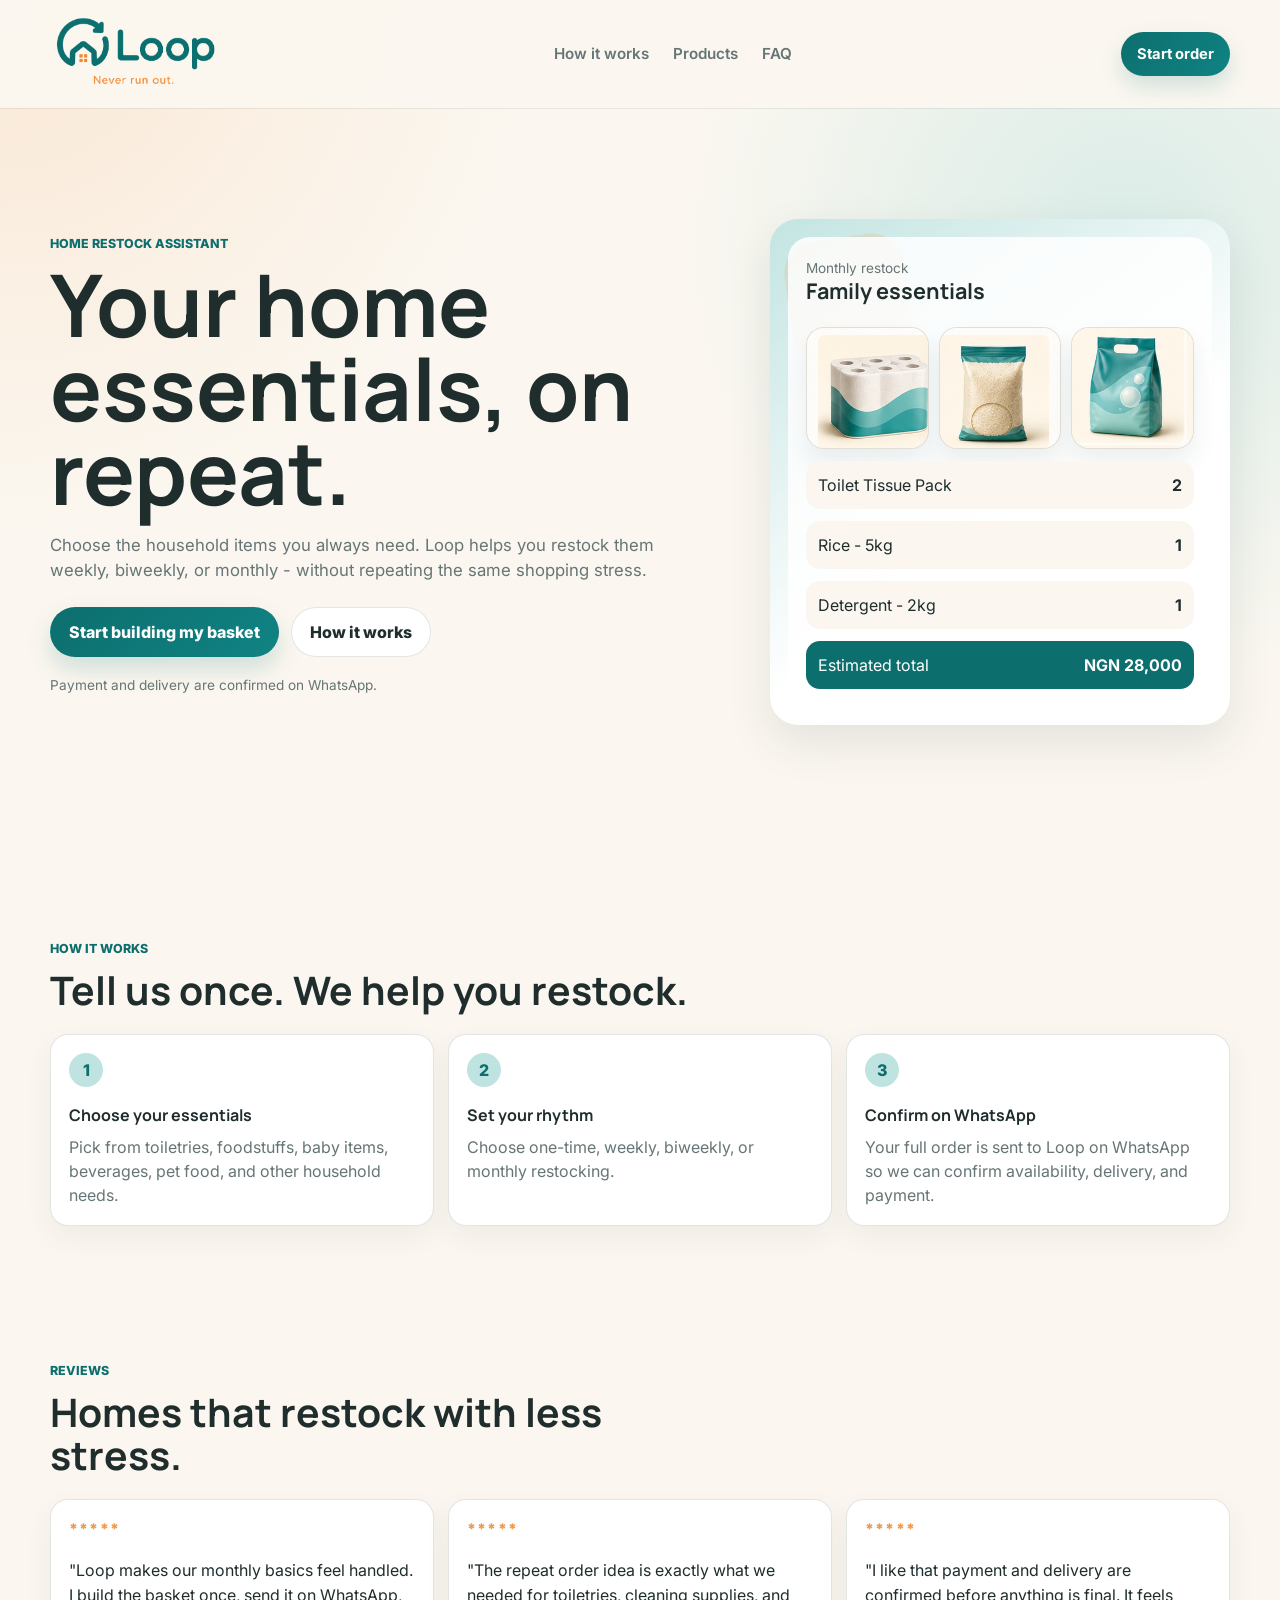
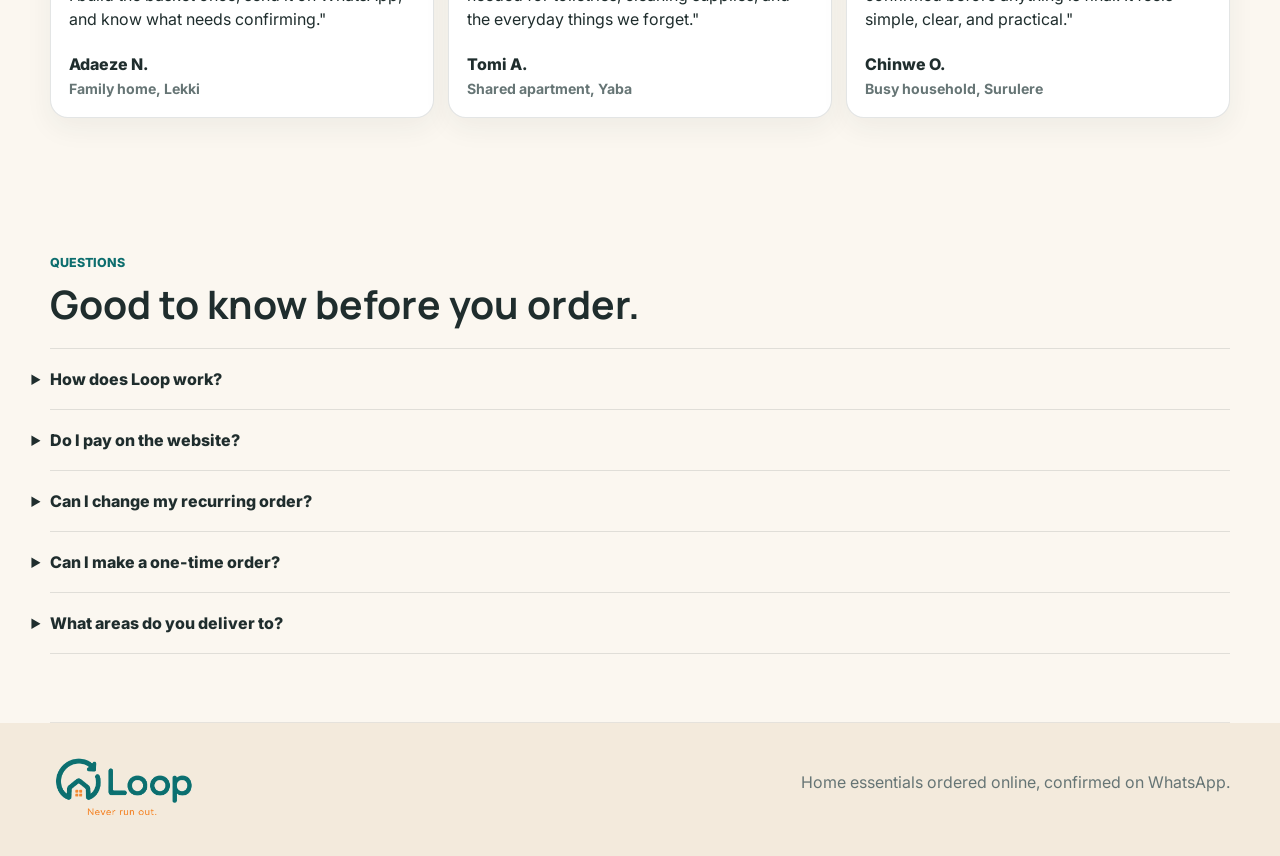
==== commit 0806b2b4: "Mobile fine-tune" ====
--- a/index.html
+++ b/index.html
@@ -2,7 +2,10 @@
 <html lang="en">
   <head>
     <meta charset="UTF-8" />
-    <meta name="viewport" content="width=device-width, initial-scale=1.0" />
+    <meta
+      name="viewport"
+      content="width=device-width, initial-scale=1.0, maximum-scale=1.0, user-scalable=no"
+    />
     <title>Loop - Never run out.</title>
     <meta
       name="description"
@@ -11,15 +14,18 @@
     <link rel="preconnect" href="https://fonts.googleapis.com" />
     <link rel="preconnect" href="https://fonts.gstatic.com" crossorigin />
     <link
-      href="https://fonts.googleapis.com/css2?family=Inter:wght@400;500;600;700;800&display=swap"
+      href="https://fonts.googleapis.com/css2?family=Inter:wght@400;500;600;700;800&family=Manrope:wght@600;700;800&display=swap"
       rel="stylesheet"
     />
+    <link rel="icon" href="images/favicon.ico" sizes="any" />
+    <link rel="icon" href="images/favicon-32.png" type="image/png" />
+    <link rel="apple-touch-icon" href="images/apple-touch-icon.png" />
     <link rel="stylesheet" href="styles.css" />
   </head>
-  <body>
+  <body class="home-page">
     <div class="page-shell">
       <header class="site-header">
-        <a class="brand" href="#top" aria-label="Loop home">
+        <a class="brand" href="index.html#top" aria-label="Loop home">
           <img
             class="brand-logo"
             src="images/loop-logo-transparent.png"
@@ -28,19 +34,33 @@
         </a>
         <nav class="nav-links" aria-label="Primary navigation">
           <a href="#how-it-works">How it works</a>
-          <a href="#products">Products</a>
+          <a href="basket.html">Products</a>
           <a href="#faq">FAQ</a>
         </nav>
-        <a class="nav-cta" href="#products">Start order</a>
+        <a class="nav-cta" href="basket.html">Start order</a>
+        <button
+          class="menu-toggle"
+          type="button"
+          aria-label="Open menu"
+          aria-controls="mobileMenu"
+          aria-expanded="false"
+        >
+          <span></span>
+          <span></span>
+          <span></span>
+        </button>
+        <nav class="mobile-menu" id="mobileMenu" aria-label="Mobile navigation">
+          <a href="#how-it-works">How it works</a>
+          <a href="basket.html">Products</a>
+          <a href="#reviews">Reviews</a>
+          <a href="#faq">FAQ</a>
+          <a class="mobile-menu-cta" href="basket.html">Start order</a>
+        </nav>
       </header>
 
       <main id="top">
         <section class="hero section-pad">
           <div class="hero-copy">
-            <div class="hero-kicker">
-              <span>WhatsApp-first ordering</span>
-              <span>Recurring home restock</span>
-            </div>
             <p class="eyebrow">Home restock assistant</p>
             <h1>Your home essentials, on repeat.</h1>
             <p class="hero-subtitle">
@@ -49,7 +69,7 @@
               shopping stress.
             </p>
             <div class="hero-actions">
-              <a class="button button-primary" href="#products"
+              <a class="button button-primary" href="basket.html"
                 >Start building my basket</a
               >
               <a class="button button-secondary" href="#how-it-works"
@@ -85,7 +105,7 @@
               </div>
               <div class="basket-total">
                 <span>Estimated total</span>
-                <strong>₦28,000</strong>
+                <strong>NGN 28,000</strong>
               </div>
             </div>
           </div>
@@ -121,46 +141,53 @@
           </div>
         </section>
 
-        <section class="section-pad products-section" id="products">
-          <div class="products-layout">
-            <div class="products-main">
-              <div class="basket-controls">
-                <div class="section-heading product-heading">
-                  <div>
-                    <p class="eyebrow">Build your basket</p>
-                    <h2>Pick the things your home always needs.</h2>
-                  </div>
-                  <p>
-                    Choose products, set quantities, then send the full basket to
-                    WhatsApp for confirmation.
-                  </p>
-                </div>
-
-                <label class="search-field" for="productSearch">
-                  <input
-                    id="productSearch"
-                    type="search"
-                    aria-label="Search products"
-                    placeholder="Search rice, baby wipes, detergent..."
-                    autocomplete="off"
-                  />
-                </label>
-
-                <div
-                  class="category-tabs"
-                  id="categoryTabs"
-                  aria-label="Product categories"
-                ></div>
-              </div>
-
-              <div class="product-scroll">
-                <div class="product-grid" id="productGrid"></div>
-              </div>
-            </div>
-
-            <aside class="desktop-cart" aria-label="Cart summary">
-              <div id="desktopCart"></div>
-            </aside>
+        <section class="section-pad testimonials-section" id="reviews">
+          <div class="section-heading">
+            <p class="eyebrow">Reviews</p>
+            <h2>Homes that restock with less stress.</h2>
+          </div>
+          <div class="testimonials-grid">
+            <article class="testimonial-card">
+              <div class="rating-row" aria-label="5 out of 5 stars">
+                <span aria-hidden="true">*****</span>
+              </div>
+              <p>
+                "Loop makes our monthly basics feel handled. I build the basket
+                once, send it on WhatsApp, and know what needs confirming."
+              </p>
+              <div class="testimonial-author">
+                <strong>Adaeze N.</strong>
+                <span>Family home, Lekki</span>
+              </div>
+            </article>
+
+            <article class="testimonial-card">
+              <div class="rating-row" aria-label="5 out of 5 stars">
+                <span aria-hidden="true">*****</span>
+              </div>
+              <p>
+                "The repeat order idea is exactly what we needed for toiletries,
+                cleaning supplies, and the everyday things we forget."
+              </p>
+              <div class="testimonial-author">
+                <strong>Tomi A.</strong>
+                <span>Shared apartment, Yaba</span>
+              </div>
+            </article>
+
+            <article class="testimonial-card">
+              <div class="rating-row" aria-label="5 out of 5 stars">
+                <span aria-hidden="true">*****</span>
+              </div>
+              <p>
+                "I like that payment and delivery are confirmed before anything
+                is final. It feels simple, clear, and practical."
+              </p>
+              <div class="testimonial-author">
+                <strong>Chinwe O.</strong>
+                <span>Busy household, Surulere</span>
+              </div>
+            </article>
           </div>
         </section>
 
@@ -221,109 +248,6 @@
         <p>Home essentials ordered online, confirmed on WhatsApp.</p>
       </footer>
     </div>
-
-    <div class="mobile-cart-bar" id="mobileCartBar"></div>
-
-    <div
-      class="modal-backdrop hidden"
-      id="onboardingModal"
-      role="dialog"
-      aria-modal="true"
-      aria-labelledby="onboardingTitle"
-    >
-      <div class="onboarding-card">
-        <button class="icon-button modal-close" id="skipOnboardingTop" aria-label="Close onboarding">
-          ×
-        </button>
-        <div class="onboarding-progress" id="onboardingProgress"></div>
-        <div id="onboardingContent"></div>
-        <div class="modal-actions">
-          <button class="button button-primary" id="startShoppingButton">
-            Start shopping
-          </button>
-          <button class="button button-ghost" id="skipOnboardingButton">
-            Skip for now
-          </button>
-        </div>
-      </div>
-    </div>
-
-    <div
-      class="modal-backdrop hidden"
-      id="reviewModal"
-      role="dialog"
-      aria-modal="true"
-      aria-labelledby="reviewTitle"
-    >
-      <div class="review-panel">
-        <div class="review-header">
-          <div>
-            <p class="eyebrow">Order review</p>
-            <h2 id="reviewTitle">Review your basket</h2>
-          </div>
-          <button class="icon-button" id="closeReviewButton" aria-label="Close order review">
-            ×
-          </button>
-        </div>
-
-        <div class="review-body">
-          <section class="review-section">
-            <h3>Your items</h3>
-            <div id="reviewItems"></div>
-          </section>
-
-          <section class="review-section">
-            <h3>Delivery rhythm</h3>
-            <div class="recurrence-grid" id="recurrenceOptions"></div>
-          </section>
-
-          <section class="review-section">
-            <h3>Your details</h3>
-            <form class="checkout-form" id="checkoutForm" novalidate>
-              <label>
-                Full name
-                <input name="fullName" type="text" autocomplete="name" required />
-                <span class="field-error" data-error-for="fullName"></span>
-              </label>
-              <label>
-                Phone number
-                <input name="phone" type="tel" autocomplete="tel" required />
-                <span class="field-error" data-error-for="phone"></span>
-              </label>
-              <label>
-                Delivery area/location
-                <input name="deliveryArea" type="text" required />
-                <span class="field-error" data-error-for="deliveryArea"></span>
-              </label>
-              <label>
-                Full delivery address
-                <input name="address" type="text" />
-              </label>
-              <label>
-                Preferred delivery day
-                <input name="preferredDeliveryDay" type="text" placeholder="e.g. Saturday morning" />
-              </label>
-              <label class="form-wide">
-                Additional note
-                <textarea name="note" rows="3"></textarea>
-              </label>
-            </form>
-          </section>
-        </div>
-
-        <div class="review-footer">
-          <div>
-            <span>Grand total</span>
-            <strong id="reviewGrandTotal">₦0</strong>
-          </div>
-          <button class="button button-primary" id="checkoutButton">
-            Checkout on WhatsApp
-          </button>
-          <p class="form-error" id="checkoutError" aria-live="polite"></p>
-        </div>
-      </div>
-    </div>
-
-    <script src="app.js"></script>
+    <script src="site.js"></script>
   </body>
 </html>
--- a/styles.css
+++ b/styles.css
@@ -9,6 +9,8 @@
   --border-soft: rgba(31, 45, 45, 0.12);
   --shadow-soft: 0 18px 45px rgba(31, 45, 45, 0.1);
   --radius: 18px;
+  --site-header-height: 72px;
+  --page-gutter: 32px;
 }
 
 * {
@@ -17,7 +19,8 @@
 
 html {
   scroll-behavior: smooth;
-  overflow-x: hidden;
+  scroll-padding-top: calc(var(--site-header-height) + 16px);
+  overflow-x: clip;
 }
 
 body {
@@ -30,7 +33,7 @@
   font-family: Inter, system-ui, -apple-system, BlinkMacSystemFont, "Segoe UI",
     sans-serif;
   line-height: 1.5;
-  overflow-x: hidden;
+  overflow-x: clip;
 }
 
 body.modal-open {
@@ -63,23 +66,28 @@
 }
 
 .page-shell {
-  width: min(1180px, calc(100% - 32px));
+  width: min(1180px, calc(100% - var(--page-gutter)));
   margin: 0 auto;
-  padding-bottom: 96px;
+  padding-top: var(--site-header-height);
+  padding-bottom: 0;
 }
 
 .site-header {
-  position: sticky;
+  position: fixed;
   top: 0;
-  z-index: 30;
+  left: 50%;
+  z-index: 120;
   display: flex;
   align-items: center;
   justify-content: space-between;
   gap: 16px;
+  width: min(1180px, calc(100% - var(--page-gutter)));
   min-width: 0;
-  min-height: 72px;
+  min-height: var(--site-header-height);
   padding: 14px 0;
+  transform: translateX(-50%);
   backdrop-filter: blur(16px);
+  isolation: isolate;
 }
 
 .site-header::before {
@@ -137,6 +145,94 @@
   box-shadow: 0 10px 22px rgba(13, 110, 110, 0.18);
 }
 
+.menu-toggle {
+  display: none;
+  flex: 0 0 auto;
+  width: 44px;
+  height: 44px;
+  align-items: center;
+  justify-content: center;
+  flex-direction: column;
+  gap: 5px;
+  border: 1px solid rgba(13, 110, 110, 0.16);
+  border-radius: 999px;
+  background: rgba(255, 255, 255, 0.84);
+  box-shadow: 0 10px 22px rgba(31, 45, 45, 0.08);
+}
+
+.menu-toggle span {
+  display: block;
+  width: 18px;
+  height: 2px;
+  border-radius: 999px;
+  background: var(--loop-ink);
+  transition:
+    transform 180ms ease,
+    opacity 180ms ease;
+}
+
+.site-header.menu-open .menu-toggle span:nth-child(1) {
+  transform: translateY(7px) rotate(45deg);
+}
+
+.site-header.menu-open .menu-toggle span:nth-child(2) {
+  opacity: 0;
+}
+
+.site-header.menu-open .menu-toggle span:nth-child(3) {
+  transform: translateY(-7px) rotate(-45deg);
+}
+
+.mobile-menu {
+  position: absolute;
+  top: calc(100% + 8px);
+  right: 0;
+  left: 0;
+  display: none;
+  flex-direction: column;
+  gap: 4px;
+  min-width: 0;
+  padding: 10px;
+  border: 1px solid rgba(31, 45, 45, 0.1);
+  border-radius: 16px;
+  background: rgba(255, 255, 255, 0.98);
+  box-shadow: 0 18px 40px rgba(31, 45, 45, 0.14);
+}
+
+.site-header.menu-open .mobile-menu {
+  display: flex;
+}
+
+.mobile-menu a {
+  display: flex;
+  min-height: 44px;
+  align-items: center;
+  border-radius: 10px;
+  color: var(--loop-ink);
+  font-size: 0.96rem;
+  font-weight: 700;
+  padding: 10px 12px;
+}
+
+.mobile-menu a:hover,
+.mobile-menu a:focus-visible {
+  background: rgba(13, 110, 110, 0.08);
+  color: var(--loop-teal);
+}
+
+.mobile-menu .mobile-menu-cta {
+  justify-content: center;
+  margin-top: 4px;
+  background: linear-gradient(135deg, var(--loop-teal), #108383);
+  color: var(--white);
+}
+
+.mobile-menu .mobile-menu-cta:hover,
+.mobile-menu .mobile-menu-cta:focus-visible {
+  background: linear-gradient(135deg, var(--loop-teal), #108383);
+  color: var(--white);
+}
+
 .section-pad {
   padding: 48px 0;
 }
@@ -146,24 +242,6 @@
   gap: 30px;
   min-height: calc(100vh - 100px);
   align-items: center;
-}
-
-.hero-kicker {
-  display: flex;
-  flex-wrap: wrap;
-  gap: 8px;
-  margin-bottom: 16px;
-}
-
-.hero-kicker span {
-  border: 1px solid rgba(13, 110, 110, 0.16);
-  border-radius: 999px;
-  background: rgba(255, 255, 255, 0.76);
-  color: var(--loop-teal);
-  font-size: 0.78rem;
-  font-weight: 800;
-  padding: 8px 11px;
-  overflow-wrap: anywhere;
 }
 
 .eyebrow {
@@ -185,6 +263,8 @@
 h1 {
   max-width: 680px;
   margin-bottom: 18px;
+  font-family: Manrope, Inter, system-ui, -apple-system, BlinkMacSystemFont,
+    "Segoe UI", sans-serif;
   font-size: clamp(2.25rem, 9vw, 5.4rem);
   line-height: 0.97;
   letter-spacing: 0;
@@ -192,6 +272,8 @@
 
 h2 {
   margin-bottom: 12px;
+  font-family: Manrope, Inter, system-ui, -apple-system, BlinkMacSystemFont,
+    "Segoe UI", sans-serif;
   font-size: clamp(1.65rem, 4vw, 2.45rem);
   line-height: 1.1;
   letter-spacing: 0;
@@ -199,6 +281,8 @@
 
 h3 {
   margin-bottom: 8px;
+  font-family: Manrope, Inter, system-ui, -apple-system, BlinkMacSystemFont,
+    "Segoe UI", sans-serif;
   font-size: 1rem;
 }
 
@@ -347,7 +431,7 @@
 .step-card,
 .product-card,
 .cart-card,
-.faq-list details,
+.testimonial-card,
 .onboarding-card,
 .review-panel {
   border: 1px solid var(--border-soft);
@@ -373,35 +457,80 @@
 }
 
 .step-card p,
+.testimonial-card p,
 .faq-list p {
   color: var(--muted-text);
   margin-bottom: 0;
 }
 
+.testimonials-grid {
+  display: grid;
+  gap: 14px;
+}
+
+.testimonial-card {
+  display: grid;
+  gap: 18px;
+  padding: 18px;
+}
+
+.rating-row {
+  color: var(--loop-amber);
+  font-size: 0.92rem;
+  font-weight: 900;
+  letter-spacing: 0.08em;
+}
+
+.testimonial-card p {
+  color: var(--loop-ink);
+  font-size: 1rem;
+  line-height: 1.55;
+}
+
+.testimonial-author {
+  display: grid;
+  gap: 2px;
+  padding-top: 2px;
+}
+
+.testimonial-author strong {
+  color: var(--loop-ink);
+  font-weight: 800;
+}
+
+.testimonial-author span {
+  color: var(--muted-text);
+  font-size: 0.88rem;
+  font-weight: 700;
+}
+
 .products-layout {
   display: grid;
   gap: 22px;
   min-height: 0;
+  overflow: visible;
 }
 
 .products-main {
   display: grid;
   gap: 14px;
   min-height: 0;
+  align-self: start;
+  overflow: visible;
 }
 
 .basket-controls {
   position: sticky;
-  top: 64px;
-  z-index: 20;
+  top: calc(var(--site-header-height) + 18px);
+  z-index: 110;
   display: grid;
   gap: 12px;
-  margin: 0 -10px;
-  border: 1px solid rgba(31, 45, 45, 0.09);
-  border-radius: 22px;
+  margin: 0;
+  border: 0;
+  border-radius: 0;
   background: rgba(251, 247, 240, 0.94);
-  padding: 12px 10px 4px;
-  backdrop-filter: blur(18px);
+  padding: 8px 0 10px;
+  backdrop-filter: blur(14px);
 }
 
 .product-scroll {
@@ -453,13 +582,14 @@
 
 .category-tab {
   flex: 0 0 auto;
-  min-height: 42px;
+  min-height: 38px;
   border: 1px solid var(--border-soft);
   border-radius: 999px;
   background: rgba(255, 255, 255, 0.72);
   color: var(--loop-ink);
-  font-weight: 800;
-  padding: 9px 15px;
+  font-size: 0.82rem;
+  font-weight: 650;
+  padding: 7px 12px;
   box-shadow: 0 8px 18px rgba(31, 45, 45, 0.05);
 }
 
@@ -507,12 +637,6 @@
     border-color 180ms ease;
 }
 
-.product-card:hover {
-  border-color: rgba(13, 110, 110, 0.28);
-  box-shadow: 0 18px 42px rgba(31, 45, 45, 0.12);
-  transform: translateY(-2px);
-}
-
 .product-image-wrap {
   position: relative;
   aspect-ratio: 1.12;
@@ -530,8 +654,16 @@
   transition: transform 220ms ease;
 }
 
-.product-card:hover .product-image {
-  transform: scale(1.035);
+@media (hover: hover) and (pointer: fine) {
+  .product-card:hover {
+    border-color: rgba(13, 110, 110, 0.28);
+    box-shadow: 0 18px 42px rgba(31, 45, 45, 0.12);
+    transform: translateY(-2px);
+  }
+
+  .product-card:hover .product-image {
+    transform: scale(1.035);
+  }
 }
 
 .product-badge {
@@ -676,6 +808,13 @@
   display: flex;
   justify-content: space-between;
   gap: 12px;
+  min-width: 0;
+}
+
+.cart-item-row > *,
+.total-row > * {
+  min-width: 0;
+  overflow-wrap: anywhere;
 }
 
 .cart-item small,
@@ -712,13 +851,13 @@
 
 .minimum-order-note {
   border: 1px solid rgba(242, 153, 74, 0.35);
-  border-radius: 14px;
+  border-radius: 10px;
   background: rgba(242, 153, 74, 0.14);
   color: #8a4619;
-  font-size: 0.88rem;
+  font-size: 0.78rem;
   font-weight: 800;
-  margin: 12px 0 0;
-  padding: 10px 12px;
+  margin: 8px 0 0;
+  padding: 7px 9px;
 }
 
 .cart-card .button {
@@ -728,29 +867,49 @@
 
 .faq-list {
   display: grid;
-  gap: 10px;
+  gap: 0;
+  border-top: 1px solid var(--border-soft);
 }
 
 .faq-list details {
-  padding: 16px 18px;
+  border-bottom: 1px solid var(--border-soft);
+  padding: 18px 0;
 }
 
 .faq-list summary {
   cursor: pointer;
+  list-style-position: outside;
   font-weight: 800;
 }
 
 .faq-list p {
-  padding-top: 12px;
+  max-width: 760px;
+  padding-top: 10px;
 }
 
 .site-footer {
+  position: relative;
   display: flex;
   flex-direction: column;
   gap: 14px;
   border-top: 1px solid var(--border-soft);
   color: var(--muted-text);
   padding: 28px 0;
+}
+
+.home-page .site-footer {
+  border-top-color: rgba(31, 45, 45, 0.1);
+  padding: 32px 0;
+}
+
+.site-footer::before {
+  position: absolute;
+  inset: 0 50%;
+  z-index: -1;
+  width: 100vw;
+  margin-left: -50vw;
+  background: #f3eadc;
+  content: "";
 }
 
 .site-footer strong {
@@ -801,7 +960,7 @@
 .modal-backdrop {
   position: fixed;
   inset: 0;
-  z-index: 80;
+  z-index: 200;
   display: grid;
   place-items: center;
   background:
@@ -819,10 +978,10 @@
 
 .onboarding-card {
   position: relative;
-  width: min(560px, 100%);
-  max-height: min(92dvh, 760px);
-  overflow-y: auto;
-  padding: 28px;
+  width: min(500px, 100%);
+  max-height: calc(100dvh - 28px);
+  overflow: visible;
+  padding: 24px;
   background:
     linear-gradient(145deg, rgba(255, 255, 255, 0.96), rgba(251, 247, 240, 0.98)),
     var(--white);
@@ -918,25 +1077,31 @@
 
 .onboarding-intro h2 {
   margin: 6px 0 0;
-  font-size: clamp(1.72rem, 5vw, 2.42rem);
-  line-height: 1.04;
+  font-size: clamp(1.45rem, 5vw, 2rem);
+  line-height: 1.08;
+}
+
+.onboarding-intro p:not(.eyebrow) {
+  color: var(--muted-text);
+  font-size: 0.96rem;
+  margin: 10px 0 0;
 }
 
 .onboarding-list {
   display: grid;
-  gap: 12px;
-  margin-top: 22px;
+  gap: 9px;
+  margin-top: 16px;
 }
 
 .onboarding-step {
   position: relative;
   display: grid;
-  grid-template-columns: 38px minmax(0, 1fr);
-  gap: 13px;
+  grid-template-columns: 32px minmax(0, 1fr);
+  gap: 10px;
   border: 1px solid rgba(13, 110, 110, 0.13);
   border-radius: 14px;
   background: rgba(255, 255, 255, 0.78);
-  padding: 14px;
+  padding: 11px 12px;
   box-shadow: 0 8px 22px rgba(31, 45, 45, 0.05);
 }
 
@@ -955,8 +1120,8 @@
 
 .onboarding-step span {
   display: grid;
-  width: 38px;
-  height: 38px;
+  width: 32px;
+  height: 32px;
   place-items: center;
   border-radius: 50%;
   background: rgba(242, 153, 74, 0.18);
@@ -966,18 +1131,18 @@
 
 .onboarding-step h3 {
   margin-bottom: 4px;
-  font-size: 1rem;
+  font-size: 0.95rem;
   line-height: 1.2;
 }
 
 .onboarding-step p {
   color: var(--muted-text);
-  font-size: 0.92rem;
+  font-size: 0.86rem;
   margin-bottom: 0;
 }
 
 .onboarding-card .modal-actions {
-  margin-top: 22px;
+  margin-top: 16px;
 }
 
 .review-panel {
@@ -986,6 +1151,7 @@
   width: min(880px, calc(100vw - 24px));
   max-height: min(92dvh, 900px);
   overflow: hidden;
+  min-width: 0;
 }
 
 .review-header,
@@ -1011,8 +1177,16 @@
   display: grid;
   gap: 18px;
   overflow-y: auto;
+  overflow-x: hidden;
   -webkit-overflow-scrolling: touch;
   padding: 18px;
+  min-width: 0;
+}
+
+.review-section,
+.review-items,
+.review-item {
+  min-width: 0;
 }
 
 .review-section h3 {
@@ -1033,6 +1207,7 @@
   background: var(--white);
   padding: 14px;
   text-align: left;
+  min-width: 0;
 }
 
 .recurrence-option.active {
@@ -1065,6 +1240,7 @@
 .checkout-form input,
 .checkout-form textarea {
   width: 100%;
+  min-width: 0;
   border: 1px solid var(--border-soft);
   border-radius: 14px;
   background: var(--white);
@@ -1109,6 +1285,10 @@
 }
 
 @media (min-width: 700px) {
+  :root {
+    --page-gutter: 48px;
+  }
+
   .page-shell {
     width: min(1180px, calc(100% - 48px));
   }
@@ -1123,6 +1303,10 @@
 
   .steps-grid {
     grid-template-columns: repeat(3, 1fr);
+  }
+
+  .testimonials-grid {
+    grid-template-columns: repeat(3, minmax(0, 1fr));
   }
 
   .checkout-form,
@@ -1141,6 +1325,16 @@
   }
 }
 
+@media (max-width: 699px) {
+  .nav-cta {
+    display: none;
+  }
+
+  .menu-toggle {
+    display: inline-flex;
+  }
+}
+
 @media (min-width: 980px) {
   .section-pad {
     padding: 68px 0;
@@ -1162,16 +1356,6 @@
     align-items: end;
   }
 
-  .basket-controls {
-    top: 96px;
-    margin: 0;
-    padding: 0;
-    border: 0;
-    border-radius: 0;
-    background: transparent;
-    backdrop-filter: none;
-  }
-
   .mobile-cart-bar {
     display: none !important;
   }
@@ -1179,7 +1363,6 @@
 
 @media (max-width: 979px) {
   .products-section {
-    min-height: 100dvh;
     padding-top: 6px;
   }
 
@@ -1189,52 +1372,36 @@
   }
 
   .products-main {
-    position: sticky;
-    top: 58px;
-    grid-template-rows: auto minmax(0, 1fr);
-    height: calc(100dvh - 58px);
     gap: 8px;
-  }
-
-  .basket-controls {
-    position: relative;
-    top: auto;
   }
 
   .product-scroll {
     min-height: 0;
-    overflow-y: auto;
-    overscroll-behavior: contain;
-    -webkit-overflow-scrolling: touch;
-    padding: 2px 4px 74px 2px;
-    scrollbar-color: rgba(13, 110, 110, 0.72) rgba(191, 227, 224, 0.22);
-    scrollbar-width: thin;
-  }
-
-  .product-scroll::-webkit-scrollbar {
-    width: 8px;
-  }
-
-  .product-scroll::-webkit-scrollbar-track {
-    border-radius: 999px;
-    background: rgba(191, 227, 224, 0.22);
-  }
-
-  .product-scroll::-webkit-scrollbar-thumb {
-    border: 2px solid rgba(251, 247, 240, 0.94);
-    border-radius: 999px;
-    background: linear-gradient(180deg, var(--loop-teal), #108383);
-  }
-
-  .product-scroll::-webkit-scrollbar-thumb:hover {
-    background: var(--loop-teal);
+    padding: 2px 2px 92px;
+  }
+
+  .product-grid {
+    grid-template-columns: repeat(2, minmax(0, 1fr));
   }
 }
 
 @media (max-width: 520px) {
+  :root {
+    --site-header-height: 64px;
+    --page-gutter: 20px;
+  }
+
+  .home-page {
+    --page-gutter: 32px;
+  }
+
   .page-shell {
     width: min(100% - 20px, 1180px);
-    padding-bottom: 112px;
+    padding-bottom: 0;
+  }
+
+  .home-page .page-shell {
+    width: min(1180px, calc(100% - 32px));
   }
 
   .site-header {
@@ -1246,10 +1413,6 @@
     width: 112px;
   }
 
-  .nav-cta {
-    padding-inline: 13px;
-  }
-
   .section-pad {
     padding: 30px 0;
   }
@@ -1270,14 +1433,14 @@
 
   .review-panel {
     align-self: end;
-    width: 100vw;
+    width: min(100%, calc(100vw - 16px));
     max-height: 94dvh;
     border-radius: 22px 22px 0 0;
   }
 
   .review-header,
   .review-footer {
-    padding: 14px;
+    padding: 12px;
   }
 
   .review-header {
@@ -1289,7 +1452,40 @@
   }
 
   .review-body {
-    padding: 14px;
+    gap: 14px;
+    padding: 12px;
+  }
+
+  .review-section h3 {
+    margin-bottom: 8px;
+  }
+
+  .review-items,
+  .cart-items {
+    gap: 8px;
+  }
+
+  .review-item,
+  .cart-item {
+    gap: 7px;
+    padding-bottom: 10px;
+  }
+
+  .recurrence-grid,
+  .checkout-form {
+    gap: 8px;
+  }
+
+  .recurrence-option {
+    min-height: 62px;
+    border-radius: 12px;
+    padding: 10px;
+  }
+
+  .checkout-form input,
+  .checkout-form textarea {
+    border-radius: 12px;
+    padding: 11px 12px;
   }
 
   .review-footer {
@@ -1306,19 +1502,19 @@
 
 @media (max-width: 620px) {
   .product-grid {
-    grid-template-columns: 1fr;
+    grid-template-columns: repeat(2, minmax(0, 1fr));
+    gap: 10px;
   }
 
   .product-card {
-    grid-template-columns: clamp(86px, 28vw, 106px) minmax(0, 1fr);
-    grid-template-rows: auto;
-    min-height: 126px;
+    grid-template-rows: auto 1fr;
+    min-height: 0;
   }
 
   .product-image-wrap {
-    height: 100%;
-    min-height: 126px;
-    aspect-ratio: auto;
+    height: auto;
+    min-height: 0;
+    aspect-ratio: 1.05;
   }
 
   .product-card-body {
@@ -1332,9 +1528,20 @@
   }
 
   .product-actions {
-    align-items: flex-start;
     flex-direction: column;
+    align-items: stretch;
     gap: 8px;
+  }
+
+  .quantity-control {
+    grid-template-columns: 34px minmax(28px, 34px) 34px;
+    justify-content: center;
+    width: 100%;
+  }
+
+  .quantity-control button {
+    width: 34px;
+    height: 34px;
   }
 
   .product-badge {
@@ -1347,21 +1554,28 @@
 }
 
 @media (max-width: 430px) {
+  :root {
+    --page-gutter: 18px;
+  }
+
+  .home-page {
+    --page-gutter: 32px;
+  }
+
   .page-shell {
     width: min(100% - 18px, 1180px);
   }
 
+  .home-page .page-shell {
+    width: min(1180px, calc(100% - 32px));
+  }
+
   .site-header {
     padding: 10px 0;
   }
 
   .brand-logo {
     width: 96px;
-  }
-
-  .nav-cta {
-    font-size: 0.82rem;
-    padding: 9px 11px;
   }
 
   h1 {
@@ -1371,15 +1585,6 @@
 
   h2 {
     font-size: clamp(1.38rem, 8vw, 1.85rem);
-  }
-
-  .hero-kicker {
-    gap: 6px;
-  }
-
-  .hero-kicker span {
-    font-size: 0.72rem;
-    padding: 7px 9px;
   }
 
   .hero-product-stack {
@@ -1400,25 +1605,8 @@
     padding-left: 8px;
   }
 
-  .basket-controls {
-    top: 58px;
-    margin: 0 -8px;
-    border-radius: 18px;
-    padding: 8px 8px 0;
-  }
-
   .product-heading {
     gap: 4px;
-  }
-
-  .product-heading h2 {
-    font-size: clamp(1.22rem, 7vw, 1.55rem);
-    margin-bottom: 6px;
-  }
-
-  .product-heading > p {
-    font-size: 0.84rem;
-    margin-bottom: 0;
   }
 
   .search-field input {
@@ -1554,36 +1742,42 @@
 
 @media (max-width: 370px) {
   .product-card {
-    grid-template-columns: 82px minmax(0, 1fr);
-    min-height: 122px;
+    min-height: 0;
   }
 
   .product-image-wrap {
-    min-height: 122px;
-    aspect-ratio: auto;
+    min-height: 0;
+    aspect-ratio: 1.05;
   }
 
   .product-actions {
-    align-items: flex-start;
+    align-items: stretch;
   }
 
   .quantity-control {
-    justify-self: start;
+    justify-self: stretch;
   }
 }
 
 @media (max-width: 340px) {
+  :root {
+    --page-gutter: 14px;
+  }
+
+  .home-page {
+    --page-gutter: 32px;
+  }
+
   .page-shell {
     width: min(100% - 14px, 1180px);
   }
 
+  .home-page .page-shell {
+    width: min(1180px, calc(100% - 32px));
+  }
+
   .brand-logo {
     width: 84px;
-  }
-
-  .nav-cta {
-    font-size: 0.78rem;
-    padding: 8px 9px;
   }
 
   .button {
@@ -1596,7 +1790,7 @@
   .step-card,
   .product-card,
   .cart-card,
-  .faq-list details,
+  .testimonial-card,
   .onboarding-card {
     border-radius: 16px;
   }
@@ -1616,24 +1810,17 @@
     width: 100%;
   }
 
-  .basket-controls {
-    margin: 0 -6px;
-    padding-right: 6px;
-    padding-left: 6px;
-  }
-
   .product-scroll {
     min-height: 0;
     padding-bottom: 74px;
   }
 
   .product-card {
-    grid-template-columns: 78px minmax(0, 1fr);
-    min-height: 116px;
+    min-height: 0;
   }
 
   .product-image-wrap {
-    min-height: 116px;
+    min-height: 0;
   }
 
   .add-hint {
